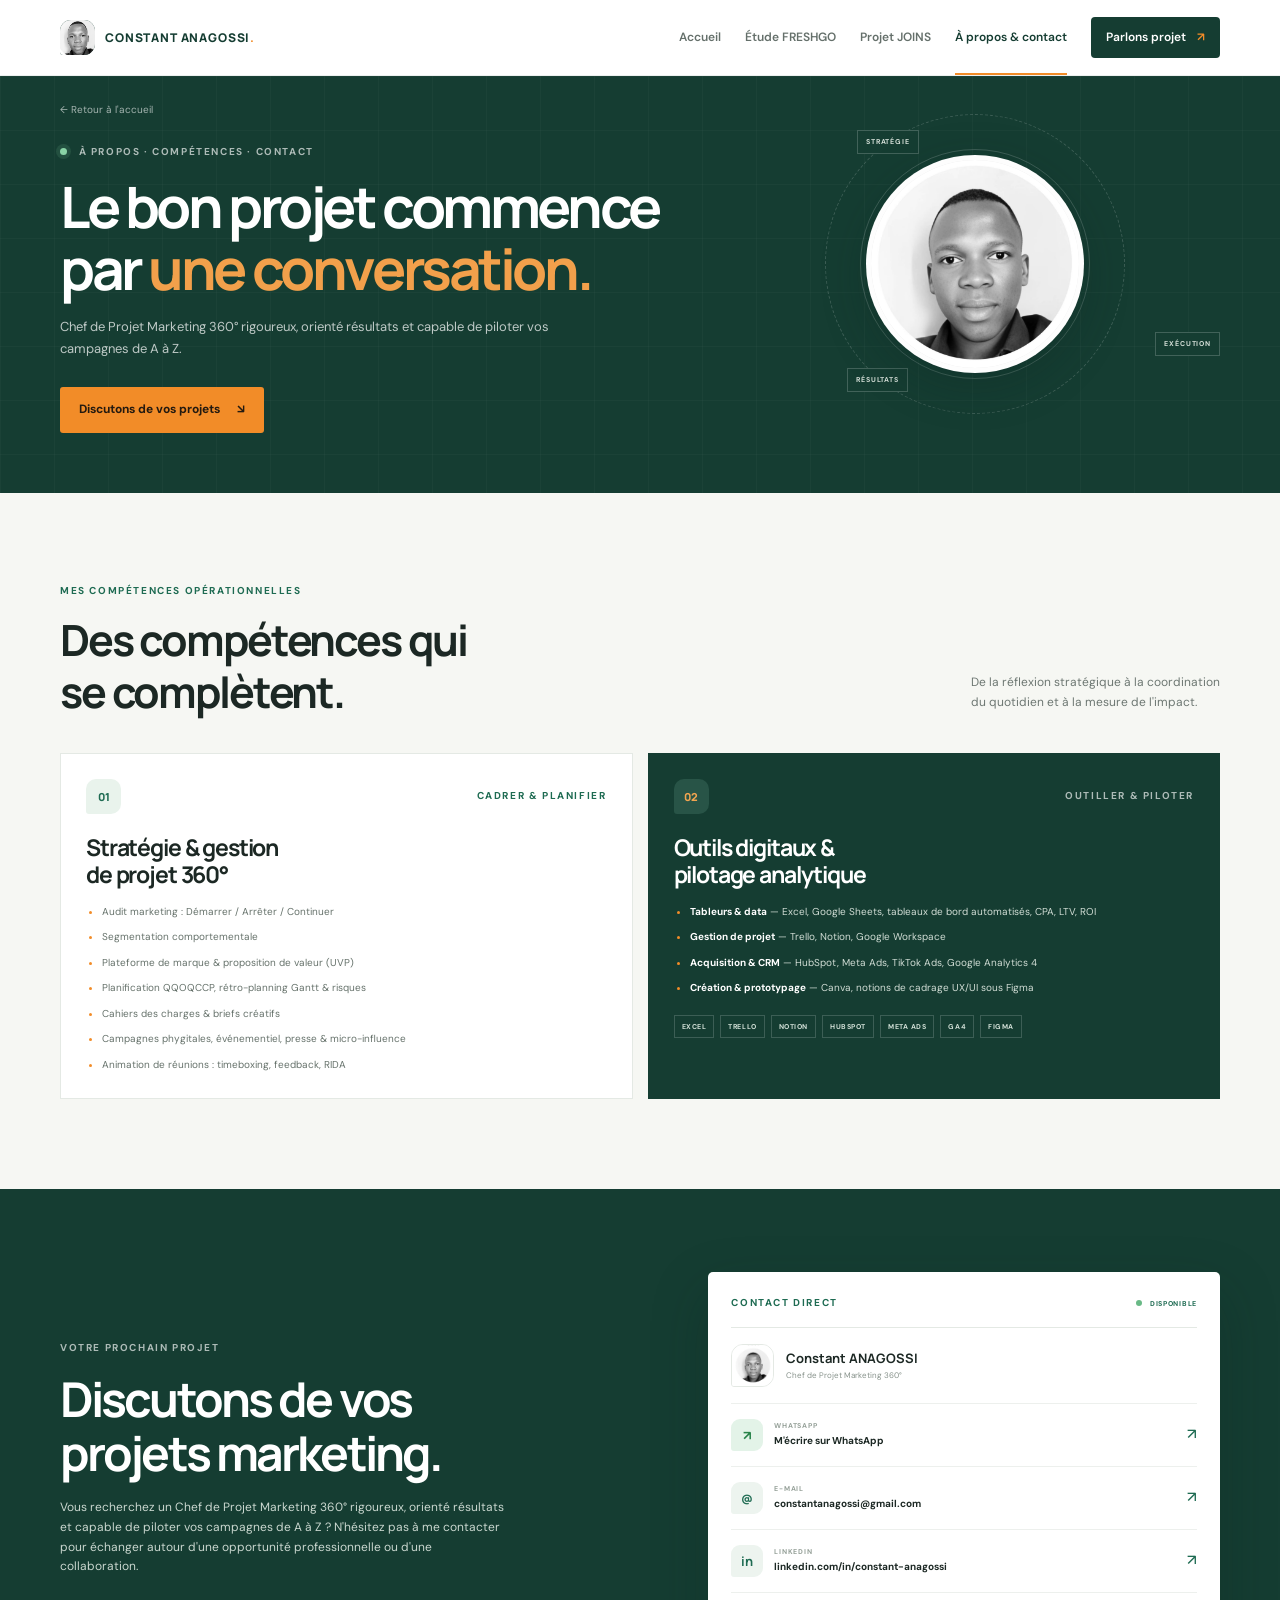
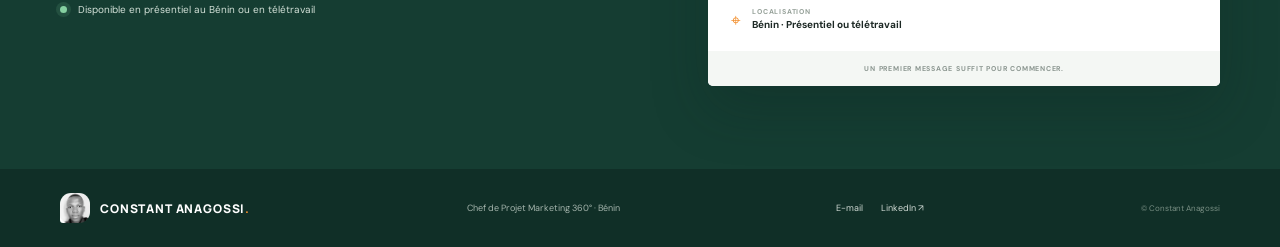
==== contact.html @ 3a3c23ef "Publish Constant Anagossi portfolio website" ====
<!doctype html>
<html lang="fr">
<head>
  <meta charset="utf-8">
  <meta name="viewport" content="width=device-width, initial-scale=1">
  <meta name="theme-color" content="#153d32">
  <meta name="description" content="Compétences, outils et coordonnées de Constant Anagossi, chef de projet marketing 360° au Bénin.">
  <title>Compétences & contact | Constant Anagossi</title>
  <link rel="preconnect" href="https://fonts.googleapis.com">
  <link rel="preconnect" href="https://fonts.gstatic.com" crossorigin>
  <link href="https://fonts.googleapis.com/css2?family=DM+Sans:wght@400;500;600;700&family=Manrope:wght@400;500;600;700;800&display=swap" rel="stylesheet">
  <link rel="stylesheet" href="styles.css">
  <script src="script.js" defer></script>
</head>
<body>
  <a class="skip-link" href="#contenu">Aller au contenu</a>
  <header class="site-header"><div class="container nav-wrap"><a class="brand" href="index.html"><span class="brand-mark"><img src="portrait-constant-anagossi.png" alt=""></span><span>CONSTANT ANAGOSSI<span class="brand-dot">.</span></span></a><button class="menu-toggle" type="button" aria-expanded="false" aria-controls="navigation">Menu</button><nav class="main-nav" id="navigation" aria-label="Navigation principale"><a href="index.html">Accueil</a><a href="freshgo.html">Étude FRESHGO</a><a href="joins.html">Projet JOINS</a><a class="active" href="contact.html" aria-current="page">À propos & contact</a><a class="nav-cta" href="#contact">Parlons projet <span>↗</span></a></nav></div></header>
  <main id="contenu">
    <section class="contact-hero"><div class="container contact-hero-grid"><div><a class="back-link" href="index.html">← Retour à l'accueil</a><p class="eyebrow eyebrow-light"><span class="status-dot"></span> À PROPOS · COMPÉTENCES · CONTACT</p><h1>Le bon projet commence<br>par <span>une conversation.</span></h1><p class="case-lead">Chef de Projet Marketing 360° rigoureux, orienté résultats et capable de piloter vos campagnes de A à Z.</p><a class="button button-orange" href="#contact">Discutons de vos projets <span>↘</span></a></div><div class="contact-hero-art"><div class="contact-portrait"><img src="portrait-constant-anagossi.png" alt="Portrait de Constant Anagossi"></div><div class="contact-orbit orbit-one"></div><div class="contact-orbit orbit-two"></div><span class="orbit-label orbit-a">STRATÉGIE</span><span class="orbit-label orbit-b">EXÉCUTION</span><span class="orbit-label orbit-c">RÉSULTATS</span></div></div></section>
    <section class="section skills-section"><div class="container"><div class="section-heading"><div><p class="eyebrow">MES COMPÉTENCES OPÉRATIONNELLES</p><h2>Des compétences qui<br>se complètent.</h2></div><p>De la réflexion stratégique à la coordination<br>du quotidien et à la mesure de l'impact.</p></div><div class="skills-grid"><article class="skill-card"><div class="skill-head"><span class="skill-symbol">01</span><span class="eyebrow">CADRER & PLANIFIER</span></div><h3>Stratégie & gestion<br>de projet 360°</h3><ul><li>Audit marketing : Démarrer / Arrêter / Continuer</li><li>Segmentation comportementale</li><li>Plateforme de marque & proposition de valeur (UVP)</li><li>Planification QQOQCCP, rétro-planning Gantt & risques</li><li>Cahiers des charges & briefs créatifs</li><li>Campagnes phygitales, événementiel, presse & micro-influence</li><li>Animation de réunions : timeboxing, feedback, RIDA</li></ul></article><article class="skill-card skill-card-dark"><div class="skill-head"><span class="skill-symbol">02</span><span class="eyebrow eyebrow-light">OUTILLER & PILOTER</span></div><h3>Outils digitaux &<br>pilotage analytique</h3><ul><li><b>Tableurs & data</b> — Excel, Google Sheets, tableaux de bord automatisés, CPA, LTV, ROI</li><li><b>Gestion de projet</b> — Trello, Notion, Google Workspace</li><li><b>Acquisition & CRM</b> — HubSpot, Meta Ads, TikTok Ads, Google Analytics 4</li><li><b>Création & prototypage</b> — Canva, notions de cadrage UX/UI sous Figma</li></ul><div class="tool-pills"><span>EXCEL</span><span>TRELLO</span><span>NOTION</span><span>HUBSPOT</span><span>META ADS</span><span>GA4</span><span>FIGMA</span></div></article></div></div></section>
    <section class="contact-section" id="contact"><div class="container contact-grid"><div class="contact-copy"><p class="eyebrow eyebrow-light">VOTRE PROCHAIN PROJET</p><h2>Discutons de vos<br>projets marketing.</h2><p>Vous recherchez un Chef de Projet Marketing 360° rigoureux, orienté résultats et capable de piloter vos campagnes de A à Z ? N'hésitez pas à me contacter pour échanger autour d'une opportunité professionnelle ou d'une collaboration.</p><div class="availability"><i></i> Disponible en présentiel au Bénin ou en télétravail</div></div><div class="contact-card"><div class="contact-card-heading"><span class="eyebrow">CONTACT DIRECT</span><span class="online-mark"><i></i> DISPONIBLE</span></div><div class="contact-name"><img class="contact-avatar" src="portrait-constant-anagossi.png" alt=""><div><strong>Constant ANAGOSSI</strong><span>Chef de Projet Marketing 360°</span></div></div><a class="contact-method whatsapp-method" href="https://wa.me/2290165157420" target="_blank" rel="noreferrer"><span class="method-icon">↗</span><span><small>WHATSAPP</small><strong>M'écrire sur WhatsApp</strong></span><b>↗</b></a><a class="contact-method" href="mailto:constantanagossi@gmail.com"><span class="method-icon">@</span><span><small>E-MAIL</small><strong>constantanagossi@gmail.com</strong></span><b>↗</b></a><a class="contact-method" href="https://www.linkedin.com/in/constant-anagossi" target="_blank" rel="noreferrer"><span class="method-icon">in</span><span><small>LINKEDIN</small><strong>linkedin.com/in/constant-anagossi</strong></span><b>↗</b></a><div class="contact-location"><span>⌖</span><div><small>LOCALISATION</small><strong>Bénin · Présentiel ou télétravail</strong></div></div><div class="contact-card-footer">UN PREMIER MESSAGE SUFFIT POUR COMMENCER.</div></div></div></section>
  </main>
  <footer class="site-footer"><div class="container footer-inner"><a class="brand brand-footer" href="index.html"><span class="brand-mark"><img src="portrait-constant-anagossi.png" alt=""></span><span>CONSTANT ANAGOSSI<span class="brand-dot">.</span></span></a><p>Chef de Projet Marketing 360° · Bénin</p><div class="footer-links"><a href="mailto:constantanagossi@gmail.com">E-mail</a><a href="https://www.linkedin.com/in/constant-anagossi" target="_blank" rel="noreferrer">LinkedIn ↗</a></div><span class="footer-copy">© Constant Anagossi</span></div></footer>
</body>
</html>
---- styles.css ----
:root {
  --green: #1e6b52;
  --green-dark: #153d32;
  --green-deep: #102f27;
  --orange: #f28c28;
  --ink: #1c2824;
  --muted: #6d7772;
  --paper: #f6f7f3;
  --line: #e4e9e4;
  --white: #fff;
  --heading: "Manrope", "DM Sans", sans-serif;
  --body: "DM Sans", Arial, sans-serif;
}

* { box-sizing: border-box; }
html { scroll-behavior: smooth; scroll-padding-top: 90px; }
body { margin: 0; color: var(--ink); background: var(--white); font-family: var(--body); font-size: 15px; line-height: 1.65; -webkit-font-smoothing: antialiased; }
a { color: inherit; text-decoration: none; }
button { font: inherit; }
.container { width: min(1160px, calc(100% - 48px)); margin-inline: auto; }
.skip-link { position: absolute; z-index: 20; top: -50px; left: 16px; padding: 10px 16px; background: white; color: var(--green-dark); }
.skip-link:focus { top: 10px; }
.site-header { position: sticky; z-index: 10; top: 0; height: 76px; background: rgba(255,255,255,.96); border-bottom: 1px solid rgba(22,61,50,.08); backdrop-filter: blur(14px); }
.nav-wrap, .main-nav, .brand { display: flex; align-items: center; }
.nav-wrap { height: 100%; justify-content: space-between; }
.brand { gap: 10px; color: var(--green-dark); font: 800 12px var(--heading); letter-spacing: .07em; white-space: nowrap; }
.brand-mark { display: block; width: 35px; height: 35px; overflow: hidden; flex: 0 0 35px; border-radius: 11px 11px 11px 3px; background: var(--green-dark); }
.brand-mark img { display: block; width: 100%; height: 100%; object-fit: cover; transform: scale(1.45); }
.brand-dot { color: var(--orange); }
.main-nav { height: 100%; gap: 24px; color: #65706b; font-size: 12px; font-weight: 600; }
.main-nav a:not(.nav-cta) { position: relative; display: flex; height: 100%; align-items: center; transition: color .2s ease; }
.main-nav a:not(.nav-cta):hover, .main-nav a.active { color: var(--green-dark); }
.main-nav a.active::after { position: absolute; right: 0; bottom: 0; left: 0; height: 2px; background: var(--orange); content: ""; }
.nav-cta { padding: 11px 15px; border-radius: 4px; background: var(--green-dark); color: white; }
.nav-cta span { padding-left: 8px; color: var(--orange); }
.menu-toggle { display: none; }
.hero { position: relative; overflow: hidden; color: white; background: var(--green-dark); }
.hero::before, .case-hero::before, .contact-hero::before { position: absolute; inset: 0; background-image: linear-gradient(rgba(255,255,255,.025) 1px, transparent 1px), linear-gradient(90deg, rgba(255,255,255,.025) 1px, transparent 1px); background-size: 54px 54px; content: ""; pointer-events: none; }
.hero-orb { position: absolute; border: 1px solid rgba(255,255,255,.07); border-radius: 50%; pointer-events: none; }
.hero-orb-one { top: -395px; right: -85px; width: 850px; height: 850px; }
.hero-orb-two { top: -290px; right: 18px; width: 640px; height: 640px; }
.hero-grid { position: relative; display: grid; min-height: 630px; grid-template-columns: minmax(0, 1.35fr) minmax(300px, .8fr); align-items: center; gap: 34px; padding-block: 74px 78px; }
.hero-copy { max-width: 555px; }
.eyebrow { margin: 0 0 15px; color: var(--green); font-size: 10px; font-weight: 700; letter-spacing: .16em; }
.eyebrow-light { color: rgba(255,255,255,.65); }
.status-dot, .availability i, .online-mark i { display: inline-block; width: 7px; height: 7px; margin-right: 8px; border-radius: 50%; background: #89d3a6; box-shadow: 0 0 0 4px rgba(137,211,166,.12); }
h1, h2, h3, h4, p { margin-top: 0; }
h1, h2, h3, h4 { font-family: var(--heading); }
.hero h1 { max-width: 720px; margin: 20px 0 19px; font-size: clamp(50px, 6.1vw, 76px); line-height: 1.03; letter-spacing: -.065em; }
.hero h1 span, .closing-inner h2 span { color: #f4a54d; }
.hero-lead { margin-bottom: 12px; color: white; font: 700 15px var(--heading); }
.hero-text { max-width: 470px; margin-bottom: 27px; color: rgba(255,255,255,.7); font-size: 14px; }
.button-row { display: flex; flex-wrap: wrap; gap: 11px; }
.button { display: inline-flex; min-height: 46px; align-items: center; justify-content: center; gap: 17px; padding: 0 18px; border: 1px solid transparent; border-radius: 3px; font-size: 12px; font-weight: 700; transition: transform .2s ease, background .2s ease; }
.button:hover { transform: translateY(-2px); }
.button-orange { background: var(--orange); color: #241a10; }
.button-orange:hover { background: #ffa43e; }
.button-ghost { border-color: rgba(255,255,255,.28); color: white; }
.button-ghost:hover { background: rgba(255,255,255,.08); }
.button-dark { background: var(--green-dark); color: white; }
.button-dark:hover { background: var(--green); }
.hero-proof { display: flex; align-items: center; gap: 10px; margin-top: 31px; color: rgba(255,255,255,.55); font-size: 10px; }
.proof-line { width: 28px; height: 1px; background: var(--orange); }
.hero-art { position: relative; min-height: 430px; display: grid; place-items: center; }
.hero-portrait { position: relative; width: min(100%, 370px); height: 410px; overflow: hidden; align-self: center; border: 1px solid rgba(255,255,255,.18); border-radius: 190px 190px 7px 7px; background: #e9e9e7; box-shadow: 0 25px 70px #081f193d; }
.hero-portrait::after { position: absolute; inset: 0; border: 1px solid rgba(255,255,255,.18); border-radius: inherit; content: ""; pointer-events: none; }
.hero-portrait img { display: block; width: 100%; height: 100%; object-fit: cover; object-position: center 43%; transform: scale(1.05); }
.portrait-caption { position: absolute; right: 12px; bottom: 12px; left: 12px; display: grid; gap: 2px; padding: 11px 13px; border: 1px solid #ffffffa6; background: #ffffffed; color: var(--green-dark); }
.portrait-caption span, .profile-stat > span { color: #728078; font-size: 7px; font-weight: 700; letter-spacing: .12em; }
.portrait-caption strong { font: 700 11px var(--heading); }
.profile-stat { position: absolute; z-index: 3; bottom: 54px; left: -38px; width: 210px; padding: 14px 16px 12px; border: 1px solid #e7ece8; border-radius: 4px; background: white; color: var(--ink); box-shadow: 0 14px 40px #071d1638; }
.profile-stat > div { display: flex; align-items: center; justify-content: space-between; margin-top: 4px; }
.profile-stat > div strong { color: var(--green); font: 800 32px/1 var(--heading); letter-spacing: -.06em; }
.profile-stat > div i { display: grid; width: 24px; height: 24px; place-items: center; border-radius: 50%; background: #e8f3eb; color: var(--green); font-size: 12px; font-style: normal; }
.profile-stat p { margin: 5px 0 0; color: #77827b; font-size: 8px; }
.dashboard-card { position: relative; z-index: 1; width: min(100%, 410px); padding: 23px 24px 18px; border: 1px solid rgba(255,255,255,.12); border-radius: 8px; background: #fdfefd; color: var(--ink); box-shadow: 0 32px 80px rgba(0,0,0,.24); transform: rotate(1deg); }
.dash-top, .dash-bottom { display: flex; align-items: center; justify-content: space-between; }
.dash-top > div { display: grid; gap: 5px; }
.dash-kicker, .metric-label { color: #84908a; font-size: 8px; font-weight: 700; letter-spacing: .11em; }
.dash-top strong { font: 700 15px var(--heading); }
.dash-icon { display: grid; width: 30px; height: 30px; place-items: center; border: 1px solid var(--line); border-radius: 50%; color: var(--green); }
.dash-chart { margin-top: 27px; padding: 12px 12px 6px; border-radius: 5px; background: #f5f8f5; }
.chart-labels, .chart-months { display: flex; justify-content: space-between; color: #a4ada8; font-size: 7px; }
.chart-bars { display: flex; height: 110px; align-items: end; gap: 13px; padding: 10px 2px 6px; border-bottom: 1px solid #e3e9e4; background: repeating-linear-gradient(to bottom, transparent 0, transparent 26px, #e8eee9 27px); }
.chart-bars i { flex: 1; height: var(--h); border-radius: 3px 3px 0 0; background: #b6d6c6; }
.chart-bars i:nth-child(3n), .chart-bars i:last-child { background: var(--green); }
.chart-months { padding-top: 6px; }
.dash-bottom { margin-top: 18px; }
.dash-bottom > div:first-child { display: grid; }
.dash-bottom strong { color: var(--green); font: 800 26px var(--heading); line-height: 1.2; }
.metric-change { color: var(--green); font-size: 10px; font-weight: 700; }
.metric-change span { color: #56a17d; }
.dash-note { display: flex; align-items: center; gap: 8px; margin-top: 17px; padding-top: 14px; border-top: 1px solid var(--line); color: #7f8983; font-size: 9px; }
.note-mark { display: grid; width: 17px; height: 17px; place-items: center; border-radius: 50%; background: #e4f2e9; color: var(--green); font-weight: 800; }
.floating-tag { position: absolute; z-index: 2; display: flex; align-items: center; gap: 8px; padding: 10px 13px; border: 1px solid rgba(255,255,255,.14); border-radius: 4px; background: #214e41; color: white; font-size: 8px; font-weight: 700; letter-spacing: .1em; box-shadow: 0 12px 32px #102f2750; }
.tag-top { top: 35px; right: -2px; }
.tag-bottom { right: -22px; bottom: 24px; left: auto; font-size: 8px; }
.tag-bottom strong { color: #f4a54d; }
.tag-bottom strong, .tag-spark { color: #f4a54d; }
.art-caption { position: absolute; right: 0; bottom: 7px; color: rgba(255,255,255,.38); font-size: 7px; letter-spacing: .12em; }
.hero-footer { position: absolute; right: 0; bottom: 0; left: 0; border-top: 1px solid rgba(255,255,255,.1); }
.hero-footer-inner { display: flex; min-height: 42px; align-items: center; justify-content: space-between; color: rgba(255,255,255,.47); font-size: 8px; font-weight: 700; letter-spacing: .12em; }
.hero-footer-inner i { display: inline-block; width: 4px; height: 4px; margin: 0 10px 2px; border-radius: 50%; background: var(--orange); }
.section { padding-block: 90px; }
.intro-grid { display: grid; grid-template-columns: 1fr 1fr; gap: 90px; align-items: start; }
.intro-grid h2, .section-heading h2 { margin: 0; font-size: clamp(31px, 3.5vw, 43px); line-height: 1.2; letter-spacing: -.05em; }
.intro-grid h2 span { color: var(--green); }
.intro-body { max-width: 500px; padding-top: 10px; color: var(--muted); font-size: 13px; }
.intro-body p { margin-bottom: 13px; }
.text-link { display: inline-flex; align-items: center; gap: 14px; margin-top: 8px; color: var(--green); font-size: 12px; font-weight: 700; }
.text-link span { font-size: 17px; transition: transform .2s ease; }
.text-link:hover span { transform: translateX(4px); }
.pillars-section { background: var(--paper); }
.section-heading { display: flex; align-items: end; justify-content: space-between; gap: 25px; margin-bottom: 35px; }
.section-heading > p { margin: 0 0 5px; color: var(--muted); font-size: 12px; }
.pillar-grid { display: grid; grid-template-columns: repeat(3, 1fr); gap: 15px; }
.pillar-card { position: relative; min-height: 290px; padding: 25px 24px; border: 1px solid #e8ece8; border-radius: 4px; background: white; }
.pillar-card-featured { border-color: var(--green-dark); background: var(--green-dark); color: white; }
.card-index { position: absolute; top: 25px; right: 25px; color: #b8c2bc; font: 700 11px var(--heading); }
.pillar-card-featured .card-index { color: rgba(255,255,255,.4); }
.pillar-icon { display: grid; width: 40px; height: 40px; place-items: center; margin-bottom: 20px; border-radius: 11px 11px 11px 3px; font-size: 23px; font-weight: 500; }
.icon-green { background: #e9f4ed; color: var(--green); }
.icon-orange { background: #fcebd8; color: #bc6819; }
.icon-dark { background: #e9edeb; color: var(--green-dark); }
.pillar-card h3 { margin-bottom: 12px; font-size: 21px; line-height: 1.22; letter-spacing: -.04em; }
.pillar-card p { margin-bottom: 18px; color: var(--muted); font-size: 11px; }
.pillar-card-featured p { color: rgba(255,255,255,.69); }
.card-rule { display: block; height: 1px; margin-bottom: 11px; background: var(--line); }
.pillar-card-featured .card-rule { background: rgba(255,255,255,.17); }
.card-foot { color: #9aa49e; font-size: 8px; font-weight: 700; letter-spacing: .14em; }
.pillar-card-featured .card-foot { color: #d3e2d9; }
.projects-section { padding-bottom: 100px; }
.project-grid { display: grid; grid-template-columns: 1fr 1fr; gap: 20px; }
.project-card { overflow: hidden; border: 1px solid var(--line); border-radius: 5px; background: white; }
.project-art { position: relative; min-height: 235px; overflow: hidden; }
.freshgo-art { background: #1e6b52; }
.freshgo-art::before { position: absolute; top: -105px; right: 65px; width: 320px; height: 320px; border: 1px solid #ffffff26; border-radius: 50%; content: ""; }
.freshgo-art::after { position: absolute; top: -65px; right: 105px; width: 240px; height: 240px; border: 1px solid #ffffff26; border-radius: 50%; content: ""; }
.freshgo-stamp { position: absolute; top: 42px; left: 45px; display: grid; width: 87px; height: 87px; place-content: center; border: 2px solid rgba(255,255,255,.82); border-radius: 50%; color: white; font: 800 46px/.72 var(--heading); text-align: center; transform: rotate(-12deg); }
.freshgo-stamp span { color: var(--orange); font-size: 25px; }
.freshgo-route { position: absolute; top: 80px; right: 50px; left: 170px; height: 70px; border-top: 2px dashed #ffffff71; transform: rotate(-13deg); }
.freshgo-route span, .freshgo-route i, .freshgo-route b { position: absolute; top: -5px; width: 9px; height: 9px; border: 2px solid white; border-radius: 50%; background: var(--green); }
.freshgo-route span { left: 0; }.freshgo-route i { top: 24px; left: 46%; width: 14px; height: 14px; border: 0; background: var(--orange); }.freshgo-route b { right: 0; background: white; }
.freshgo-art-label { position: absolute; right: 40px; bottom: 59px; color: white; font: 800 22px/1.1 var(--heading); letter-spacing: -.05em; text-align: right; }
.freshgo-art-foot, .joins-art-foot { position: absolute; right: 20px; bottom: 16px; left: 20px; display: flex; justify-content: space-between; color: #ffffff9b; font-size: 8px; font-weight: 700; letter-spacing: .13em; }
.joins-art { background: #eee8dd; }
.joins-grid-shape { position: absolute; top: 24px; right: 25px; bottom: 25px; left: 25px; display: grid; grid-template-columns: 1.2fr .8fr; grid-template-rows: 1fr 1fr; gap: 7px; }
.joins-grid-shape span { border: 1px solid #20352d24; background: #d1d8cc; }
.joins-grid-shape span:first-child { background: #e9a461; }
.joins-grid-shape span:nth-child(2) { background: #1e6b52; }
.joins-grid-shape span:nth-child(3) { background: #d6bb93; }
.joins-grid-shape span:last-child { background: #e7e4dc; }
.joins-overlay { position: absolute; top: 50%; left: 50%; display: flex; align-items: center; gap: 10px; padding: 12px 16px; background: white; color: var(--green-dark); font: 800 12px var(--heading); letter-spacing: .09em; box-shadow: 0 8px 26px #162b2425; transform: translate(-50%,-50%); }
.joins-overlay b { color: var(--orange); font-size: 20px; }
.joins-art-foot { color: #43564e; }
.project-body { padding: 22px 24px 24px; }
.project-meta { display: flex; align-items: center; justify-content: space-between; color: #a2aaa5; font-size: 8px; font-weight: 700; letter-spacing: .1em; }
.tag { padding: 5px 8px; border-radius: 2px; background: #ebf4ee; color: var(--green); }
.tag-orange { background: #fcf1e4; color: #a65d1c; }
.project-body h3 { margin: 17px 0 7px; font-size: 22px; letter-spacing: -.04em; }
.project-body > p { max-width: 450px; margin-bottom: 16px; color: var(--muted); font-size: 11px; }
.project-stats { display: grid; grid-template-columns: repeat(3, 1fr); margin: 16px 0 20px; padding-block: 14px; border-block: 1px solid var(--line); }
.project-stats div { display: grid; gap: 2px; border-right: 1px solid var(--line); }
.project-stats div:last-child { padding-left: 15px; border: 0; }
.project-stats div:nth-child(2) { padding-left: 15px; }
.project-stats strong { font: 800 14px var(--heading); }
.project-stats span { color: #909b95; font-size: 8px; }
.project-body .button { min-height: 39px; font-size: 10px; }
.closing-band { padding-block: 49px; background: var(--green-dark); color: white; }
.closing-inner { display: flex; align-items: center; justify-content: space-between; gap: 25px; }
.closing-inner .eyebrow { margin-bottom: 11px; }
.closing-inner h2 { margin: 0; font-size: clamp(27px, 3.5vw, 39px); line-height: 1.22; letter-spacing: -.05em; }
.site-footer { padding-block: 24px; background: #102f27; color: white; }
.footer-inner { display: flex; align-items: center; justify-content: space-between; gap: 20px; }
.brand-footer { color: white; font-size: 12px; }
.brand-footer .brand-mark { width: 30px; height: 30px; flex-basis: 30px; }
.footer-inner > p { margin: 0; color: #a4b4ac; font-size: 9px; }
.footer-links { display: flex; gap: 18px; color: #d0dad4; font-size: 9px; }
.footer-copy { color: #788e83; font-size: 8px; }

/* Project case studies */
.case-hero, .contact-hero { position: relative; overflow: hidden; background: var(--green-dark); color: white; }
.case-hero .container, .contact-hero .container { position: relative; z-index: 1; }
.case-hero .container { padding-top: 22px; padding-bottom: 55px; }
.back-link { display: inline-block; margin-bottom: 33px; color: rgba(255,255,255,.61); font-size: 10px; }
.back-link:hover { color: white; }
.case-hero-grid { display: grid; grid-template-columns: 1.15fr .85fr; align-items: center; gap: 70px; }
.case-hero h1, .contact-hero h1 { margin: 17px 0; font-size: clamp(40px, 5vw, 57px); line-height: 1.08; letter-spacing: -.06em; }
.case-hero h1 span { color: #f2a04b; }
.case-lead { max-width: 555px; margin-bottom: 19px; color: rgba(255,255,255,.72); font-size: 13px; }
.case-tags { display: flex; flex-wrap: wrap; gap: 8px; }
.case-tags span { padding: 6px 9px; border: 1px solid #ffffff2b; color: #d2e0d8; font-size: 8px; font-weight: 700; letter-spacing: .1em; }
.case-cover, .joins-cover { position: relative; min-height: 320px; overflow: hidden; padding: 20px; background: #235b48; }
.case-cover::before { position: absolute; top: -90px; right: -50px; width: 330px; height: 330px; border: 1px solid #ffffff26; border-radius: 50%; content: ""; }
.case-cover::after { position: absolute; top: -45px; right: -5px; width: 240px; height: 240px; border: 1px solid #ffffff26; border-radius: 50%; content: ""; }
.cover-top, .cover-bottom { position: relative; z-index: 1; display: flex; align-items: center; justify-content: space-between; color: #ffffff9b; font-size: 8px; font-weight: 700; letter-spacing: .13em; }
.cover-circle { position: absolute; top: 71px; left: 54px; display: grid; width: 136px; height: 136px; place-items: center; border: 2px solid #ffffffa6; border-radius: 50%; color: white; font: 800 86px/.9 var(--heading); transform: rotate(-10deg); }
.cover-circle i { position: absolute; top: 0; right: 6px; display: grid; width: 31px; height: 31px; place-items: center; border-radius: 50%; background: var(--orange); color: var(--green-dark); font: 500 22px var(--body); }
.cover-route { position: absolute; top: 133px; right: 28px; left: 175px; display: flex; align-items: center; gap: 8px; color: #e7f0e9; font-size: 7px; font-weight: 700; letter-spacing: .1em; }
.cover-route b { flex: 1; border-top: 1px dashed #ffffff9a; }
.cover-bottom { position: absolute; right: 20px; bottom: 20px; left: 20px; align-items: end; }
.cover-bottom strong { color: white; font: 800 17px/1.25 var(--heading); letter-spacing: -.04em; }
.case-facts { position: relative; z-index: 2; background: white; box-shadow: 0 12px 28px #122d2410; }
.facts-grid { display: grid; grid-template-columns: repeat(4, 1fr); }
.facts-grid > div { display: grid; gap: 5px; padding: 21px 20px; border-right: 1px solid var(--line); }
.facts-grid > div:first-child { padding-left: 0; }
.facts-grid > div:last-child { border: 0; }
.facts-grid span { color: #8d9992; font-size: 8px; font-weight: 700; letter-spacing: .13em; }
.facts-grid strong { font: 700 12px var(--heading); }
.facts-grid small { color: #9ba49f; font-size: 9px; }
.case-section { padding-block: 70px 95px; background: #fbfcfa; }
.case-layout { display: grid; grid-template-columns: 190px minmax(0, 1fr); gap: 65px; }
.case-aside { position: sticky; top: 105px; align-self: start; display: grid; gap: 14px; }
.case-aside .eyebrow { margin-bottom: 6px; }
.case-aside a { display: flex; gap: 12px; color: #98a29c; font-size: 9px; font-weight: 700; }
.case-aside a span { color: #596760; font-weight: 500; }
.case-aside a:hover { color: var(--orange); }
.case-content { min-width: 0; }
.case-block { margin-bottom: 78px; scroll-margin-top: 110px; }
.block-heading { display: flex; gap: 16px; margin-bottom: 22px; }
.block-number { display: grid; width: 35px; height: 35px; flex: 0 0 35px; place-items: center; border: 1px solid #dfe8e1; border-radius: 50%; color: var(--green); font: 700 11px var(--heading); }
.block-heading .eyebrow { margin: 0 0 4px; font-size: 8px; }
.block-heading h2 { margin: 0; font-size: clamp(22px, 3vw, 30px); line-height: 1.23; letter-spacing: -.05em; }
.body-large { max-width: 690px; margin: 0 0 25px; color: #65716a; font-size: 13px; }
.comparison-card, .budget-visual, .spec-board { padding: 23px; border: 1px solid var(--line); border-radius: 5px; background: white; }
.comparison-head, .budget-header, .spec-header { display: flex; justify-content: space-between; gap: 20px; align-items: start; margin-bottom: 17px; }
.comparison-head .eyebrow, .budget-header .eyebrow, .spec-header .eyebrow { margin-bottom: 4px; font-size: 8px; }
.comparison-head h3, .budget-header h3, .spec-header h3 { margin: 0; font-size: 16px; letter-spacing: -.03em; }
.chart-key { display: flex; align-items: center; gap: 6px; color: #8c9690; font-size: 8px; }
.chart-key i, .budget-dot { width: 7px; height: 7px; border-radius: 50%; }
.key-green { margin-left: 4px; background: var(--green); }.key-orange { margin-left: 5px; background: var(--orange); }
.compare-row { display: grid; grid-template-columns: 1fr 1.1fr; align-items: center; gap: 20px; padding: 15px 0; border-top: 1px solid #edf0ed; }
.compare-label { display: grid; gap: 2px; }
.compare-label strong { font-size: 10px; }.compare-label span { color: #98a29b; font-size: 8px; }
.compare-bars { display: grid; gap: 7px; }
.bar-row { display: grid; grid-template-columns: 47px 1fr; align-items: center; gap: 7px; color: #87918b; font-size: 7px; }
.bar-row > i { height: 7px; overflow: hidden; border-radius: 8px; background: #eff2ef; }
.bar-row > i > b { display: block; height: 100%; border-radius: inherit; background: var(--green); }
.bar-row > i > b.bar-orange { background: var(--orange); }
.metric-strip { display: flex; align-items: center; gap: 10px; }
.metric-strip > strong { color: #d66f19; font: 800 23px var(--heading); }
.metric-strip span { color: #87918b; font-size: 8px; line-height: 1.4; }
.metric-strip span b { color: #596760; }
.decision-callout { display: flex; gap: 13px; align-items: start; margin-top: 13px; padding: 15px; border-left: 3px solid var(--orange); background: #fff7ee; }
.decision-icon { display: grid; width: 21px; height: 21px; flex: 0 0 21px; place-items: center; border-radius: 50%; background: var(--orange); color: white; font-weight: 800; }
.decision-callout p { margin: 0; color: #74583d; font-size: 10px; }.decision-callout strong { color: #3b3024; }
.business-note { display: flex; gap: 10px; margin-top: 13px; color: #7c8881; font-size: 9px; }
.note-icon { display: grid; width: 17px; height: 17px; flex: 0 0 17px; place-items: center; border-radius: 50%; background: #eaf1ec; color: var(--green); font-weight: 700; }
.insight-grid { display: grid; grid-template-columns: repeat(4, 1fr); gap: 9px; }
.insight-card { min-height: 138px; padding: 14px 12px; border: 1px solid var(--line); background: white; }
.insight-card-warning { border-top: 2px solid var(--orange); }
.insight-number { color: var(--green); font: 800 28px var(--heading); letter-spacing: -.06em; }
.insight-warning .insight-number { color: #ce7627; }
.insight-card p { min-height: 31px; margin: 3px 0; font-size: 9px; font-weight: 700; line-height: 1.4; }
.insight-card small { color: #9aa49e; font-size: 7px; }
.subhead { display: flex; align-items: center; justify-content: space-between; gap: 15px; margin: 26px 0 13px; }
.subhead h3 { margin: 0; font-size: 15px; letter-spacing: -.03em; }.subhead > span { color: #98a29c; font-size: 7px; font-weight: 700; letter-spacing: .12em; }
.start-stop-grid { display: grid; grid-template-columns: repeat(3,1fr); gap: 8px; }
.start-stop-grid article { position: relative; min-height: 130px; padding: 17px; border: 1px solid var(--line); background: white; }
.matrix-mark { display: grid; width: 23px; height: 23px; place-items: center; border-radius: 50%; font-weight: 700; }
.mark-start { background: #e8f3eb; color: var(--green); }.mark-stop { background: #fff0e3; color: #d67d2b; }.mark-continue { background: #edf0ed; color: #596760; }
.start-stop-grid h4 { margin: 10px 0 5px; font-size: 9px; letter-spacing: .1em; }.start-stop-grid p { margin: 0; color: var(--muted); font-size: 8px; }
.segment-wrap { margin-top: 26px; }
.segment-list { padding: 3px 15px; border: 1px solid var(--line); background: white; }
.segment-list > div { display: grid; grid-template-columns: 30px 1fr 1fr 35px; align-items: center; gap: 12px; min-height: 42px; border-bottom: 1px solid #eff2ef; }
.segment-list > div:last-child { border: 0; }.segment-list > div > span { color: #a1aaa5; font-size: 8px; }
.segment-list strong { font-size: 9px; }.segment-list strong:last-child { text-align: right; }
.segment-list i { height: 5px; border-radius: 8px; background: #edf1ed; }.segment-list i b { display: block; height: 100%; border-radius: inherit; background: var(--green); }
.segment-list > div:nth-child(2) i b { background: #75a88d; }.segment-list > div:nth-child(3) i b { background: var(--orange); }.segment-list > div:nth-child(4) i b { background: #c1cfc4; }
.brand-platform { display: grid; grid-template-columns: 1.1fr .9fr; gap: 25px; margin-top: 20px; padding: 24px; border-radius: 5px; background: var(--green-dark); color: white; }
.brand-platform .eyebrow { margin-bottom: 9px; }.brand-platform h3 { margin: 0 0 14px; font-size: 21px; line-height: 1.28; letter-spacing: -.04em; }
.uvp { padding: 10px 12px; border-left: 2px solid var(--orange); background: #ffffff0d; color: #f3c48e; font-size: 10px; font-weight: 600; }
.brand-values { display: grid; gap: 9px; }.brand-values > div { padding-bottom: 8px; border-bottom: 1px solid #ffffff20; }.brand-values > div:last-child { border: 0; }
.brand-values span { color: #a6c1b2; font-size: 7px; font-weight: 700; letter-spacing: .14em; }.brand-values p { margin: 2px 0 0; color: #ecf1ed; font-size: 8px; }
.budget-total { display: grid; gap: 2px; text-align: right; }.budget-total span { color: #8f9a93; font-size: 7px; font-weight: 700; letter-spacing: .1em; }.budget-total strong { color: var(--green); font: 800 17px var(--heading); }.budget-total small { font-size: 9px; }
.budget-row { margin-top: 16px; }.budget-row-info { display: grid; grid-template-columns: 10px minmax(120px,1fr) minmax(150px,1.3fr) auto; align-items: center; gap: 8px; }
.budget-row-info strong { font-size: 9px; }.budget-row-info > span:nth-of-type(2) { color: #98a29c; font-size: 8px; }.budget-row-info > b { font-size: 8px; }
.dot-green { background: var(--green); }.dot-orange { background: var(--orange); }.dot-dark { background: var(--green-dark); }.dot-light { background: #b8c5bd; }
.budget-track { display: block; height: 6px; margin: 6px 0 0 18px; overflow: hidden; border-radius: 9px; background: #eef1ed; }.budget-track b { display: block; height: 100%; border-radius: inherit; background: var(--green); }.budget-track b.orange-fill { background: var(--orange); }.budget-track b.dark-fill { background: var(--green-dark); }.budget-track b.light-fill { background: #b8c5bd; }
.timeline { margin-top: 24px; padding-top: 16px; border-top: 1px solid var(--line); }.timeline-label { margin-bottom: 9px; color: #8f9993; font-size: 7px; font-weight: 700; letter-spacing: .13em; }.timeline-months { display: grid; grid-template-columns: repeat(7,1fr); color: #96a19a; font-size: 7px; text-align: center; }
.timeline-track { display: grid; grid-template-columns: repeat(7,1fr); gap: 3px; margin-top: 6px; }.timeline-track i { height: 7px; background: #e9efea; }.timeline-track i:nth-child(1) { grid-column: 1/4; background: #8bb69c; }.timeline-track i:nth-child(2) { grid-column: 3/7; margin-left: -3px; background: var(--orange); }.timeline-track i:nth-child(3) { grid-column: 4/8; margin-left: -3px; background: var(--green-dark); }
.timeline-legend { display: flex; flex-wrap: wrap; gap: 14px; margin-top: 11px; color: #87928b; font-size: 7px; }.timeline-legend span { display: flex; align-items: center; gap: 5px; }.timeline-legend i { width: 6px; height: 6px; border-radius: 50%; }.legend-a { background: #8bb69c; }.legend-b { background: var(--orange); }.legend-c { background: var(--green-dark); }
.visual-caption { margin: 14px 0 0; color: #a0aaa4; font-size: 7px; font-style: italic; }
.axis-cards { display: grid; grid-template-columns: repeat(3,1fr); gap: 8px; margin-top: 12px; }.axis-cards article { padding: 14px; border: 1px solid var(--line); background: white; }.axis-cards article > span { color: var(--green); font-size: 7px; font-weight: 700; letter-spacing: .08em; }.axis-cards h3 { margin: 7px 0; font-size: 12px; }.axis-cards p { margin: 0; color: var(--muted); font-size: 8px; }
.creative-brief { display: grid; grid-template-columns: .72fr 1.28fr; overflow: hidden; border-radius: 5px; background: var(--green-dark); color: white; }.brief-side { position: relative; display: flex; flex-direction: column; justify-content: space-between; min-height: 250px; overflow: hidden; padding: 20px; background: var(--green); }.brief-side::after { position: absolute; right: -70px; bottom: -100px; width: 200px; height: 200px; border: 1px solid #ffffff38; border-radius: 50%; content: ""; }.brief-label, .brief-top { color: #ffffff9d; font-size: 7px; font-weight: 700; letter-spacing: .12em; }.brief-side > strong { font: 800 57px/.9 var(--heading); letter-spacing: -.07em; }.brief-side > span:nth-of-type(2) { max-width: 180px; color: #e1eee5; font-size: 9px; }.swatches { display: flex; align-items: center; gap: 7px; }.swatches i { width: 17px; height: 17px; border: 1px solid #ffffff75; border-radius: 50%; background: #1e6b52; }.swatches i:nth-child(2) { background: #f28c28; }.swatches span { color: #ffffffbd; font-size: 7px; line-height: 1.4; }
.brief-main { padding: 21px 23px; }.brief-top { display: flex; justify-content: space-between; gap: 9px; }.brief-main h3 { margin: 20px 0 12px; font-size: 21px; line-height: 1.2; letter-spacing: -.04em; }.format-tags { display: flex; gap: 6px; }.format-tags span { padding: 4px 7px; border: 1px solid #ffffff37; color: #d2e1d8; font-size: 7px; }.brief-main ul { display: grid; gap: 5px; margin: 13px 0 0; padding-left: 14px; color: #d2ddd6; font-size: 8px; }.brief-main li::marker { color: var(--orange); }
.kanban-mini { margin-top: 19px; padding: 17px; border: 1px solid var(--line); background: white; }.kanban-head, .kanban-top { display: flex; align-items: start; justify-content: space-between; gap: 15px; margin-bottom: 13px; }.kanban-head h3, .kanban-top h3 { margin: 0; font-size: 14px; }.kanban-head > span { color: #99a39d; font-size: 7px; font-weight: 700; letter-spacing: .1em; }
.kanban-columns { display: grid; grid-template-columns: repeat(4,1fr); gap: 7px; }.kanban-columns > div { display: grid; align-content: start; gap: 6px; min-height: 118px; padding: 8px; background: #f4f6f3; }.kanban-columns > div > span { display: flex; justify-content: space-between; margin-bottom: 3px; color: #738078; font-size: 7px; font-weight: 700; }.kanban-columns > div > span b { color: #a0aaa4; }
.kanban-columns > div > i { position: relative; display: grid; gap: 4px; padding: 8px; border: 1px solid #e7ebe7; border-radius: 3px; background: white; font-style: normal; }.kanban-columns > div > i b { font-size: 7px; }.kanban-columns > div > i small { color: #9ca69f; font-size: 6px; }.kanban-columns > div > i::after { position: absolute; right: 8px; bottom: 8px; width: 6px; height: 6px; border-radius: 50%; background: var(--orange); content: ""; }
.activation-loop { position: relative; display: grid; grid-template-columns: 1fr 155px 1fr; grid-template-rows: 1fr 1fr; align-items: center; gap: 14px 20px; min-height: 330px; padding: 20px; border: 1px solid var(--line); background: white; }
.loop-center { z-index: 1; grid-area: 1/2/3/3; display: grid; width: 136px; height: 136px; place-content: center; justify-self: center; border: 1px solid #b9d1c1; border-radius: 50%; background: #eef5ef; color: var(--green-dark); text-align: center; box-shadow: 0 0 0 12px white,0 0 0 13px #dce8df; }.loop-center span,.loop-center small { color: var(--green); font-size: 7px; font-weight: 700; letter-spacing: .12em; }.loop-center strong { font: 800 28px/.82 var(--heading); letter-spacing: -.07em; }.loop-center small { margin-top: 8px; color: #87968d; font-size: 6px; }
.loop-step { position: relative; z-index: 1; max-width: 230px; padding: 14px; border: 1px solid var(--line); background: white; }.loop-one { grid-area: 1/1; justify-self: end; }.loop-two { grid-area: 1/3; justify-self: start; }.loop-three { grid-area: 2/2; justify-self: center; margin-top: 5px; }
.loop-step > span { color: var(--green); font-size: 7px; font-weight: 700; letter-spacing: .12em; }.loop-step h3 { margin: 5px 0; font-size: 14px; }.loop-step p { margin: 0; color: var(--muted); font-size: 8px; }
.loop-link { position: absolute; z-index: 2; padding: 3px 6px; background: white; color: #839087; font-size: 6px; font-weight: 700; letter-spacing: .09em; }.link-a { top: 49%; left: 37%; }.link-b { top: 49%; right: 37%; }.link-c { bottom: 9%; left: 49%; }
.qr-bridge { display: grid; grid-template-columns: 50px 1fr 25px; align-items: center; gap: 15px; margin-top: 13px; padding: 16px; border: 1px solid var(--line); background: #f1f5f1; }.qr-pattern { display: grid; width: 45px; height: 45px; grid-template-columns: repeat(3,1fr); gap: 3px; padding: 4px; border: 1px solid #ccd7cf; background: white; }.qr-pattern i { background: var(--green-dark); }.qr-pattern i:nth-child(2),.qr-pattern i:nth-child(6) { background: white; }.qr-pattern i:nth-child(4) { background: var(--orange); }.qr-bridge .eyebrow { margin-bottom: 3px; font-size: 7px; }.qr-bridge h3 { margin: 0 0 3px; font-size: 13px; }.qr-bridge p { margin: 0; color: var(--muted); font-size: 8px; }.qr-arrow { color: var(--green); font-size: 19px; }
.results-board { padding: 20px; border-radius: 5px; background: var(--green-dark); color: white; }.results-header { display: flex; align-items: start; justify-content: space-between; margin-bottom: 12px; }.results-header .eyebrow { margin-bottom: 2px; }.results-header h3 { margin: 0; font-size: 17px; }.period-chip { padding: 5px 8px; border: 1px solid #ffffff35; color: #d5e0d8; font-size: 7px; font-weight: 700; letter-spacing: .1em; }
.result-row { display: grid; grid-template-columns: minmax(130px,1.15fr) minmax(75px,1fr) 43px 100px; align-items: center; gap: 10px; padding: 12px 0; border-top: 1px solid #ffffff20; }.result-row > div:first-child { display: grid; gap: 1px; }.result-row > div:first-child strong { font-size: 9px; }.result-row > div:first-child span { color: #afc0b5; font-size: 7px; }.result-row > b { text-align: right; font: 800 13px var(--heading); }.result-row > em { font-size: 6px; font-style: normal; font-weight: 700; letter-spacing: .07em; }.result-good { color: #8ed3a8; }.result-alert { color: #f3aa63; }
.result-meter { height: 5px; overflow: hidden; border-radius: 7px; background: #ffffff20; }.result-meter i { display: block; height: 100%; border-radius: inherit; background: #8ed3a8; }.result-meter.meter-alert i { background: #f3aa63; }.roi-footnote { margin: 7px 0 0; color: #aabdb1; font-size: 7px; }
.corrections { margin-top: 23px; }.corrections .subhead { margin-top: 0; }.corrections article { display: grid; grid-template-columns: 26px 1fr auto; align-items: center; gap: 10px; padding: 13px 0; border-top: 1px solid var(--line); }.corrections article > span { color: var(--orange); font: 700 10px var(--heading); }.corrections h4 { margin: 0 0 2px; font-size: 10px; }.corrections p { margin: 0; color: var(--muted); font-size: 8px; }.corrections article > b { color: var(--green); font: 800 10px var(--heading); }
.data-note { margin: 18px 0 0; color: #a0aaa4; font-size: 8px; font-style: italic; }.case-next { padding: 18px; border: 1px solid var(--line); background: white; }.case-next a { display: grid; gap: 5px; }.case-next span { color: #99a49d; font-size: 7px; font-weight: 700; letter-spacing: .13em; }.case-next strong { display: flex; align-items: center; justify-content: space-between; font: 700 15px var(--heading); }.case-next i { color: var(--green); font-style: normal; }

/* GROUPE JOINS case study */
.joins-case-hero { background: #273f35; }.joins-cover { min-height: 320px; padding: 20px; background: #e8e4da; color: var(--green-dark); }.joins-cover::before { position: absolute; top: -110px; right: -70px; width: 330px; height: 330px; border: 1px solid #1e6b5230; border-radius: 50%; content: ""; }.joins-cover .cover-top { color: #738078; }.joins-cover-grid { position: absolute; inset: 65px 24px 57px; display: grid; grid-template-columns: 1.1fr .9fr; grid-template-rows: 1fr 1fr; gap: 7px; transform: rotate(-4deg); }.cover-block { display: grid; align-content: center; padding: 14px; font: 800 20px/1.05 var(--heading); letter-spacing: -.06em; }.cover-block-one { background: var(--orange); color: var(--green-dark); }.cover-block-two { background: var(--green); color: white; }.cover-block-three { background: #d3b88f; color: var(--green-dark); }.cover-block-four { background: #f8f7f2; color: var(--green-dark); }.joins-cover .cover-bottom { color: #66746b; }.joins-cover .cover-bottom strong { color: var(--green-dark); font-size: 15px; }
.joins-facts > div:first-child { padding-left: 0; }.joins-facts strong { font-size: 11px; }
.joins-diagnosis { display: grid; grid-template-columns: 1fr 1fr; gap: 11px; }.joins-diagnosis article { display: flex; align-items: center; gap: 15px; min-height: 130px; padding: 17px; border: 1px solid var(--line); background: white; }.problem-icon { display: grid; width: 65px; height: 65px; flex: 0 0 65px; place-content: center; border-radius: 50%; background: #edf4ef; color: var(--green); font: 800 26px var(--heading); }.problem-icon span { font-size: 11px; }.problem-money { background: #fcf0e3; color: #c9782c; font-size: 22px; }.joins-diagnosis .eyebrow { margin-bottom: 3px; font-size: 7px; }.joins-diagnosis h3 { margin: 0 0 4px; font-size: 13px; }.joins-diagnosis p { margin: 0; color: var(--muted); font-size: 8px; }
.coach-card { position: relative; display: grid; grid-template-columns: 50px 1fr 120px; align-items: center; gap: 12px; overflow: hidden; padding: 25px; background: var(--green-dark); color: white; }.coach-card::after { position: absolute; top: -120px; right: 10px; width: 290px; height: 290px; border: 1px solid #ffffff1c; border-radius: 50%; content: ""; }.coach-quote { align-self: start; color: var(--orange); font: 800 66px/.8 Georgia,serif; }.coach-card .eyebrow { margin-bottom: 7px; }.coach-card h3 { margin: 0 0 7px; font-size: 22px; line-height: 1.18; letter-spacing: -.05em; }.coach-card p { max-width: 380px; margin: 0; color: #d0ddd5; font-size: 9px; }.coach-stamp { z-index: 1; display: grid; width: 95px; height: 95px; place-content: center; border: 1px solid #ffffff66; border-radius: 50%; color: #e8eee9; font-size: 7px; font-weight: 700; letter-spacing: .1em; text-align: center; transform: rotate(8deg); }.coach-stamp b { color: var(--orange); font-size: 22px; }
.journey { display: flex; align-items: center; justify-content: space-between; gap: 10px; margin-top: 12px; padding: 14px 17px; border: 1px solid var(--line); background: white; }.journey-step { display: flex; align-items: center; gap: 9px; }.journey-step > span { color: var(--orange); font: 800 15px var(--heading); }.journey-step b { font: 700 9px/1.4 var(--heading); }.journey > i { color: #a2ada5; font-style: normal; }
.tech-stack { display: grid; grid-template-columns: repeat(4,1fr); gap: 8px; }.tech-stack > div { display: grid; min-height: 128px; align-content: space-between; padding: 13px; border: 1px solid var(--line); background: white; }.tech-stack > div > span { color: #98a39c; font-size: 7px; font-weight: 700; letter-spacing: .1em; }.tech-stack strong { font: 800 16px/1.15 var(--heading); letter-spacing: -.04em; }.tech-stack strong i { color: var(--orange); font-style: normal; }.tech-stack small { color: #89948d; font-size: 8px; }
.spec-board { margin-top: 12px; }.spec-badge { padding: 6px 9px; background: #edf4ef; color: var(--green); font-size: 8px; font-weight: 700; letter-spacing: .1em; }.spec-grid { display: grid; grid-template-columns: repeat(3,1fr); gap: 8px; }.spec-grid > div { min-height: 120px; padding: 12px; border: 1px solid #edf0ed; }.spec-grid > div > span { display: block; margin-bottom: 7px; color: #8c9890; font-size: 7px; font-weight: 700; letter-spacing: .1em; }.spec-grid strong { display: block; font: 800 18px var(--heading); letter-spacing: -.04em; }.spec-grid small { color: #8c9690; font-size: 7px; }.spec-bar { height: 5px; margin-top: 13px; overflow: hidden; border-radius: 5px; background: #edf1ed; }.spec-bar i { display: block; height: 100%; border-radius: inherit; background: var(--green); }.device-pair { display: flex; align-items: end; gap: 6px; margin-top: 8px; }.device-pair i { width: 14px; height: 22px; border: 1px solid var(--green); border-radius: 2px; }.device-pair i:first-child { width: 28px; height: 17px; }.revision-dots { display: flex; gap: 5px; margin-top: 10px; }.revision-dots i { width: 14px; height: 14px; border: 1px solid var(--orange); border-radius: 50%; }.rights-bar { margin-top: 10px; padding: 3px; background: #edf4ef; color: var(--green); font-size: 6px; font-weight: 700; letter-spacing: .08em; text-align: center; }.file-chip { display: flex; justify-content: space-between; margin-top: 8px; padding: 5px 7px; background: #eff2ef; color: #6f7d74; font-size: 6px; font-weight: 700; }
.joins-kanban { padding: 17px; border: 1px solid var(--line); background: white; }.joins-kanban .kanban-columns > div { min-height: 145px; }.label-legend { display: flex; gap: 9px; color: #89948d; font-size: 7px; }.label-legend span { display: flex; align-items: center; gap: 4px; }.label-legend i { width: 6px; height: 6px; border-radius: 50%; }.urgency { background: var(--orange); }.web { background: var(--green); }.content { background: #9d8bbd; }.kanban-columns .label-orange, .kanban-columns .label-green, .kanban-columns .label-purple { position: absolute; top: 8px; right: 8px; width: 5px; height: 5px; border-radius: 50%; }.kanban-columns .label-orange { background: var(--orange); }.kanban-columns .label-green { background: var(--green); }.kanban-columns .label-purple { background: #9d8bbd; }.kanban-foot { display: flex; justify-content: space-between; gap: 8px; margin-top: 12px; padding-top: 10px; border-top: 1px solid var(--line); color: #8d9992; font-size: 6px; font-weight: 700; letter-spacing: .08em; }
.rida-panel { padding: 20px; background: var(--green-dark); color: white; }.rida-header { display: flex; justify-content: space-between; align-items: start; }.rida-header .eyebrow { margin: 0; }.meeting-timer { display: grid; color: #f3ac64; font: 800 22px var(--heading); text-align: right; }.meeting-timer small { color: #a9beb1; font: 700 6px var(--body); letter-spacing: .1em; }.rida-steps { display: grid; grid-template-columns: 1fr 1fr; gap: 8px; margin-top: 18px; }.rida-steps article { display: flex; gap: 10px; min-height: 72px; padding: 12px; border: 1px solid #ffffff20; background: #ffffff08; }.rida-steps article > span { display: grid; width: 25px; height: 25px; flex: 0 0 25px; place-items: center; border-radius: 50%; background: #f28c28; color: var(--green-dark); font: 800 11px var(--heading); }.rida-steps h3 { margin: 0 0 3px; font-size: 10px; }.rida-steps p { margin: 0; color: #b9c9bf; font-size: 7px; }.rida-footer { margin-top: 14px; padding-top: 11px; border-top: 1px solid #ffffff24; color: #c2d0c8; font-size: 7px; font-weight: 700; letter-spacing: .08em; }.rida-footer span { margin-inline: 8px; color: var(--orange); }.meeting-outcome { display: grid; gap: 6px; margin-top: 16px; padding: 18px; border: 1px solid var(--line); background: white; }.meeting-outcome > span { color: #95a098; font-size: 7px; font-weight: 700; letter-spacing: .12em; }.meeting-outcome strong { font: 800 17px/1.3 var(--heading); }.meeting-outcome strong span { color: var(--green); }.meeting-outcome .text-link { margin: 0; font-size: 9px; }

/* Skills and contact */
.contact-hero { padding: 20px 0 60px; }.contact-hero-grid { display: grid; grid-template-columns: 1.1fr .9fr; align-items: center; gap: 70px; }.contact-hero .back-link { margin-bottom: 25px; }.contact-hero h1 { margin-top: 16px; }.contact-hero h1 span { color: #f2a04b; }.contact-hero .button { margin-top: 9px; }
.contact-hero-art { position: relative; display: grid; min-height: 315px; place-items: center; }.contact-portrait { z-index: 1; width: 218px; height: 218px; overflow: hidden; border: 5px solid rgba(255,255,255,.92); border-radius: 50%; background: #e8e8e8; box-shadow: 0 12px 45px #0a241d42; }.contact-portrait img { width: 100%; height: 100%; object-fit: cover; transform: scale(1.13); }
.contact-orbit { position: absolute; width: 230px; height: 230px; border: 1px solid #ffffff2c; border-radius: 50%; }.orbit-two { width: 300px; height: 300px; border-style: dashed; }.orbit-label { position: absolute; padding: 5px 8px; border: 1px solid #ffffff30; background: var(--green-dark); color: #d6e0d9; font-size: 7px; font-weight: 700; letter-spacing: .12em; }.orbit-a { top: 23px; left: 26%; }.orbit-b { right: 0; bottom: 66px; }.orbit-c { bottom: 30px; left: 24%; }
.skills-section { background: var(--paper); }.skills-grid { display: grid; grid-template-columns: 1fr 1fr; gap: 15px; }.skill-card { padding: 25px; border: 1px solid var(--line); background: white; }.skill-card-dark { border-color: var(--green-dark); background: var(--green-dark); color: white; }.skill-head { display: flex; align-items: center; justify-content: space-between; }.skill-symbol { display: grid; width: 35px; height: 35px; place-items: center; border-radius: 10px 10px 10px 3px; background: #e9f3ec; color: var(--green); font: 800 11px var(--heading); }.skill-card-dark .skill-symbol { background: #285447; color: #f3a550; }.skill-head .eyebrow { margin: 0; }.skill-card h3 { margin: 20px 0 15px; font-size: 23px; line-height: 1.2; letter-spacing: -.05em; }.skill-card ul { display: grid; gap: 9px; margin: 0; padding-left: 16px; color: #66726b; font-size: 10px; }.skill-card li::marker { color: var(--orange); }.skill-card-dark ul { color: #d1ddd5; }.skill-card-dark li b { color: white; }.tool-pills { display: flex; flex-wrap: wrap; gap: 6px; margin-top: 18px; }.tool-pills span { padding: 5px 7px; border: 1px solid #ffffff2b; color: #d3e1d8; font-size: 7px; font-weight: 700; letter-spacing: .08em; }
.contact-section { padding-block: 83px; background: var(--green-dark); color: white; }.contact-grid { display: grid; grid-template-columns: 1fr .9fr; align-items: center; gap: 80px; }.contact-copy h2 { margin: 0 0 18px; font-size: clamp(33px, 4vw, 48px); line-height: 1.13; letter-spacing: -.06em; }.contact-copy > p:not(.eyebrow) { max-width: 450px; color: #cad7cf; font-size: 12px; }.availability { margin-top: 25px; color: #d3e1d8; font-size: 10px; }.availability i { background: #85d0a1; }.contact-card { padding: 23px; border-radius: 5px; background: white; color: var(--ink); box-shadow: 0 22px 55px #0a241d42; }.contact-card-heading { display: flex; align-items: center; justify-content: space-between; padding-bottom: 15px; border-bottom: 1px solid var(--line); }.contact-card-heading .eyebrow { margin: 0; }.online-mark { color: var(--green); font-size: 7px; font-weight: 700; letter-spacing: .1em; }.online-mark i { width: 6px; height: 6px; margin-right: 5px; background: #69b986; box-shadow: none; }.contact-name { display: flex; align-items: center; gap: 12px; padding-block: 16px; }.contact-avatar { display: block; width: 43px; height: 43px; flex: 0 0 43px; border: 1px solid var(--line); border-radius: 12px 12px 12px 3px; object-fit: cover; }.contact-name > div { display: grid; gap: 2px; }.contact-name strong { font: 700 13px var(--heading); }.contact-name > div > span { color: #87928b; font-size: 8px; }.contact-method { display: flex; align-items: center; gap: 11px; min-height: 63px; padding: 9px 0; border-top: 1px solid #edf0ed; }.method-icon { display: grid; width: 32px; height: 32px; flex: 0 0 32px; place-items: center; border-radius: 9px 9px 9px 3px; background: #edf4ef; color: var(--green); font: 700 13px var(--heading); }.whatsapp-method .method-icon { background: #e3f3e8; color: #288349; }.contact-method > span:nth-child(2) { display: grid; gap: 1px; }.contact-method small, .contact-location small { color: #95a098; font-size: 7px; font-weight: 700; letter-spacing: .11em; }.contact-method strong, .contact-location strong { font-size: 10px; }.contact-method > b { margin-left: auto; color: var(--green); font-size: 15px; font-weight: 500; }.contact-method:hover strong { color: var(--green); }.contact-location { display: flex; align-items: center; gap: 11px; padding-top: 13px; border-top: 1px solid #edf0ed; }.contact-location > span { color: var(--orange); font-size: 17px; }.contact-location > div { display: grid; }.contact-card-footer { margin: 17px -23px -23px; padding: 12px; border-radius: 0 0 5px 5px; background: #f4f7f4; color: #8b9690; font-size: 7px; font-weight: 700; letter-spacing: .11em; text-align: center; }

@media (min-width: 1400px) { .hero-grid { min-height: 680px; } }
@media (max-width: 900px) {
  .main-nav { gap: 14px; font-size: 9px; }
  .hero-grid { grid-template-columns: minmax(0, 1.25fr) minmax(260px, .8fr); gap: 25px; }
  .hero h1 { font-size: clamp(49px, 6.1vw, 65px); }
  .hero-portrait { height: 365px; }
  .profile-stat { left: -26px; }
  .case-hero-grid, .contact-hero-grid { gap: 35px; }
  .case-layout { grid-template-columns: 150px minmax(0,1fr); gap: 35px; }
  .budget-row-info { grid-template-columns: 10px minmax(120px,1fr) auto; }.budget-row-info > span:nth-of-type(2) { display: none; }
  .facts-grid > div { padding-inline: 12px; }.facts-grid strong { font-size: 10px; }
}
@media (max-width: 680px) {
  .container { width: min(100% - 36px, 520px); }
  .site-header { height: 65px; }.menu-toggle { display: block; padding: 8px 12px; border: 1px solid var(--line); border-radius: 3px; background: white; color: var(--green-dark); font-size: 11px; font-weight: 700; }
  .main-nav { position: absolute; top: 64px; right: 0; left: 0; display: none; height: auto; align-items: stretch; gap: 0; padding: 8px 18px 17px; border-bottom: 1px solid var(--line); background: white; box-shadow: 0 15px 20px #163d3210; }
  .main-nav.is-open { display: grid; }.main-nav a:not(.nav-cta) { min-height: 41px; }.main-nav a.active::after { right: auto; width: 35px; }.nav-cta { margin-top: 8px; text-align: center; }
  .hero-grid { min-height: initial; grid-template-columns: 1fr; gap: 8px; padding-block: 57px 70px; }.hero h1 { max-width: 600px; font-size: clamp(43px, 11vw, 58px); }.hero-art { min-height: 330px; margin-top: 10px; }.hero-portrait { width: min(78%, 300px); height: 310px; }.profile-stat { bottom: 31px; left: 0; width: 185px; padding: 11px 13px; }.profile-stat > div strong { font-size: 27px; }.tag-top { top: 3px; right: 4px; }.tag-bottom { right: 0; bottom: 11px; }.art-caption { right: 2px; bottom: -4px; max-width: 45%; font-size: 6px; text-align: right; }.hero-footer-inner { font-size: 7px; }.hero-footer-inner > span:last-child { text-align: right; }
  .section { padding-block: 62px; }.intro-grid { grid-template-columns: 1fr; gap: 21px; }.intro-grid h2, .section-heading h2 { font-size: 33px; }.intro-body { padding-top: 0; }
  .section-heading { display: block; margin-bottom: 24px; }.section-heading > p { margin-top: 12px; }.pillar-grid, .project-grid { grid-template-columns: 1fr; }.pillar-card { min-height: 0; }.project-art { min-height: 210px; }.project-stats span { font-size: 7px; }
  .closing-inner { align-items: start; flex-direction: column; }.closing-inner h2 { font-size: 31px; }.site-footer { padding-block: 20px; }.footer-inner { display: grid; grid-template-columns: 1fr auto; gap: 14px; }.footer-inner > p { grid-column: 1; grid-row: 2; }.footer-links { grid-column: 2; grid-row: 1; }.footer-copy { grid-column: 2; grid-row: 2; text-align: right; }
  .case-hero .container { padding-top: 14px; padding-bottom: 35px; }.back-link { margin-bottom: 24px; }.case-hero-grid, .contact-hero-grid { grid-template-columns: 1fr; gap: 25px; }.case-hero h1, .contact-hero h1 { font-size: clamp(39px, 11vw, 53px); }.case-cover, .joins-cover { min-height: 270px; }.case-facts .container { width: 100%; }.facts-grid { grid-template-columns: 1fr 1fr; }.facts-grid > div { min-height: 84px; padding: 13px 17px; border-bottom: 1px solid var(--line); }.facts-grid > div:first-child { padding-left: 17px; }.facts-grid > div:nth-child(2) { border-right: 0; }.facts-grid > div:nth-child(3) { border-bottom: 0; }.facts-grid > div:last-child { border-bottom: 0; }.facts-grid strong { font-size: 10px; }
  .case-section { padding-block: 35px 65px; }.case-layout { display: block; }.case-aside { position: relative; top: auto; display: flex; flex-wrap: wrap; gap: 8px 12px; margin-bottom: 35px; padding-bottom: 15px; border-bottom: 1px solid var(--line); }.case-aside .eyebrow { width: 100%; margin-bottom: 0; }.case-aside a { gap: 5px; font-size: 8px; }.case-block { margin-bottom: 56px; }.block-heading { gap: 10px; }.block-number { width: 29px; height: 29px; flex-basis: 29px; }.block-heading h2 { font-size: 23px; }.block-heading .eyebrow { font-size: 7px; }
  .comparison-card, .budget-visual, .spec-board { padding: 15px; }.comparison-head { display: block; }.chart-key { margin-top: 9px; }.compare-row { grid-template-columns: 1fr; gap: 9px; }.insight-grid { grid-template-columns: 1fr 1fr; }.insight-card { min-height: 125px; }.start-stop-grid, .axis-cards { grid-template-columns: 1fr; }.start-stop-grid article { min-height: 0; }.segment-list { padding-inline: 9px; }.segment-list > div { grid-template-columns: 21px 1.1fr .8fr 27px; gap: 5px; }.segment-list strong { font-size: 8px; }.brand-platform { grid-template-columns: 1fr; padding: 18px; }.brand-values { grid-template-columns: 1fr 1fr; }.brand-values > div:last-child { grid-column: 1/-1; }.budget-header { display: block; }.budget-total { margin-top: 12px; text-align: left; }.budget-row-info { grid-template-columns: 8px 1fr auto; gap: 6px; }.budget-row-info strong { font-size: 8px; }.budget-row-info > b { font-size: 7px; }.timeline-months { font-size: 6px; }.timeline-legend { gap: 8px; }.timeline-legend span { font-size: 6px; }
  .creative-brief { grid-template-columns: 1fr; }.brief-side { min-height: 140px; gap: 14px; }.brief-side > strong { font-size: 42px; }.brief-main { padding: 17px; }.brief-top { font-size: 6px; }.kanban-mini { padding: 12px; }.kanban-columns { grid-template-columns: 1fr 1fr; }.kanban-columns > div { min-height: 105px; }.activation-loop { grid-template-columns: 1fr 1fr; grid-template-rows: auto auto auto; gap: 9px; padding: 12px; }.loop-center { grid-area: 1/1/2/3; width: 110px; height: 110px; margin-block: 10px; }.loop-center strong { font-size: 23px; }.loop-one { grid-area: 2/1; justify-self: stretch; }.loop-two { grid-area: 2/2; justify-self: stretch; }.loop-three { grid-area: 3/1/4/3; justify-self: center; max-width: none; width: 100%; margin: 0; }.loop-link { display: none; }.loop-step { padding: 10px; }.loop-step h3 { font-size: 12px; }.loop-step p { font-size: 7px; }.qr-bridge { grid-template-columns: 42px 1fr; gap: 10px; padding: 12px; }.qr-pattern { width: 40px; height: 40px; }.qr-arrow { display: none; }
  .result-row { grid-template-columns: 1fr 35px; gap: 5px 8px; }.result-row > div:first-child { grid-column: 1; }.result-row > b { grid-column: 2; grid-row: 1; }.result-meter { grid-column: 1; }.result-row > em { grid-column: 2; text-align: right; }.results-board { padding: 15px; }.result-row > div:first-child strong { font-size: 8px; }.result-row > em { font-size: 5px; }.corrections article { grid-template-columns: 21px 1fr; }.corrections article > b { grid-column: 2; }.subhead > span { max-width: 110px; text-align: right; }
  .joins-diagnosis { grid-template-columns: 1fr; }.joins-diagnosis article { min-height: 110px; }.coach-card { grid-template-columns: 30px 1fr; padding: 18px; }.coach-stamp { display: none; }.coach-quote { font-size: 48px; }.coach-card h3 { font-size: 20px; }.journey { align-items: start; flex-direction: column; }.journey > i { display: none; }.journey-step b br { display: none; }.tech-stack { grid-template-columns: 1fr 1fr; }.tech-stack > div { min-height: 110px; }.spec-grid { grid-template-columns: 1fr 1fr; }.kanban-top { display: block; }.label-legend { margin-top: 9px; }.joins-kanban { padding: 11px; }.joins-kanban .kanban-columns { gap: 5px; }.joins-kanban .kanban-columns > div { min-height: 135px; padding: 6px; }.kanban-foot { flex-wrap: wrap; font-size: 6px; }.rida-steps { grid-template-columns: 1fr; }.rida-steps article { min-height: 62px; }.rida-footer { font-size: 6px; }
  .contact-hero { padding-bottom: 32px; }.contact-hero-art { min-height: 250px; }.contact-portrait { width: 180px; height: 180px; }.contact-orbit { width: 190px; height: 190px; }.orbit-two { width: 245px; height: 245px; }.skills-grid { grid-template-columns: 1fr; }.skill-card { padding: 20px; }.skill-card h3 { font-size: 21px; }.contact-section { padding-block: 58px; }.contact-grid { grid-template-columns: 1fr; gap: 27px; }.contact-copy h2 { font-size: 39px; }.contact-card { padding: 18px; }.contact-card-footer { margin: 17px -18px -18px; }.contact-method strong { font-size: 9px; }
}
@media (prefers-reduced-motion: reduce) { *, *::before, *::after { scroll-behavior: auto !important; transition-duration: .01ms !important; animation-duration: .01ms !important; animation-iteration-count: 1 !important; } }
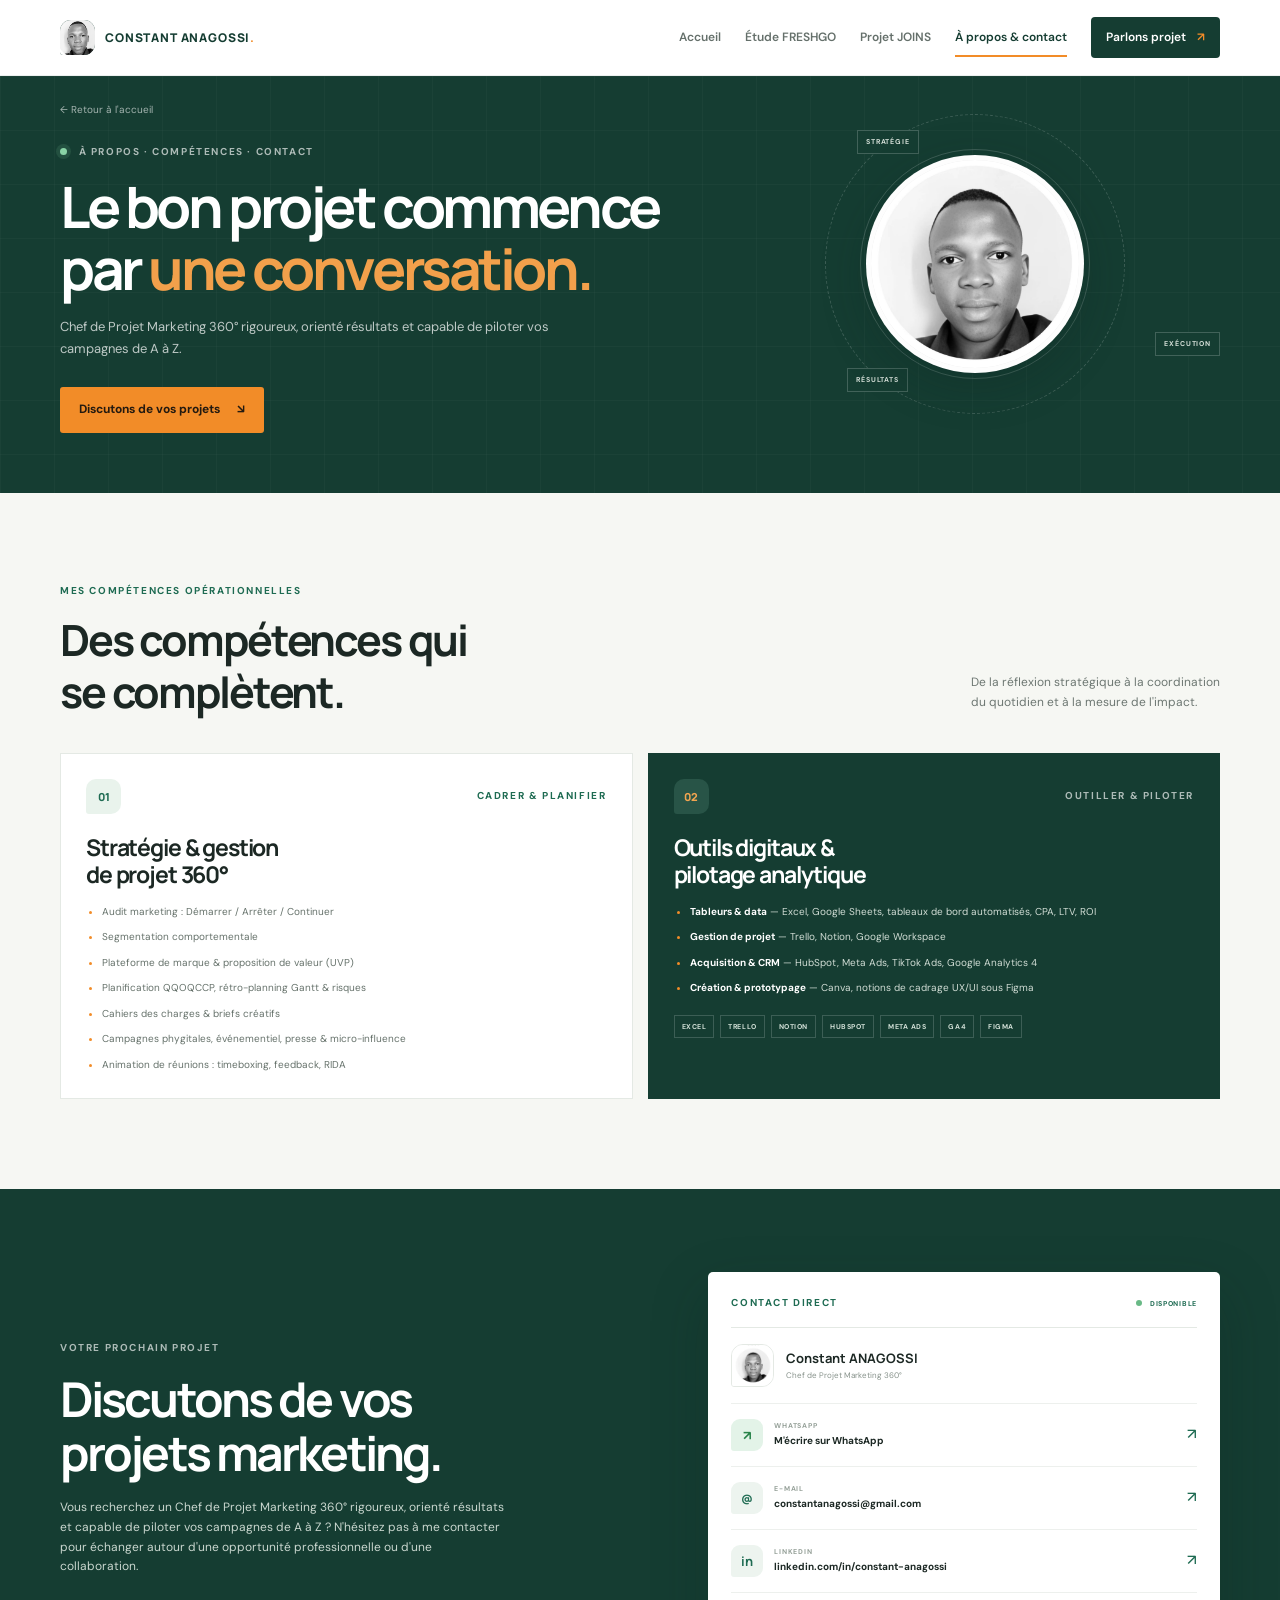
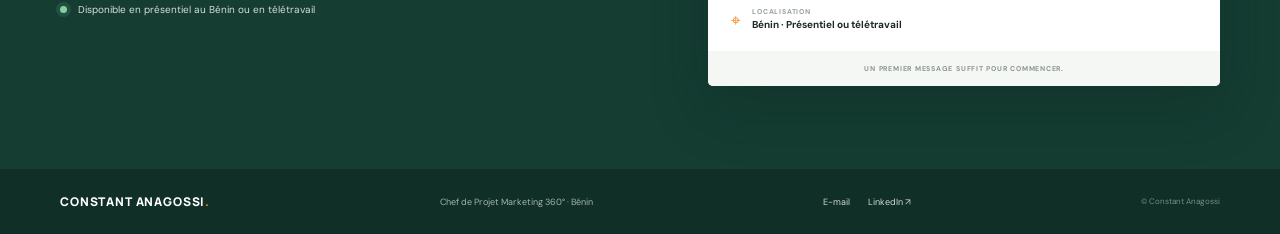
==== commit 25600ac7: "Remove portrait from contact footer" ====
--- a/contact.html
+++ b/contact.html
@@ -20,6 +20,6 @@
     <section class="section skills-section"><div class="container"><div class="section-heading"><div><p class="eyebrow">MES COMPÉTENCES OPÉRATIONNELLES</p><h2>Des compétences qui<br>se complètent.</h2></div><p>De la réflexion stratégique à la coordination<br>du quotidien et à la mesure de l'impact.</p></div><div class="skills-grid"><article class="skill-card"><div class="skill-head"><span class="skill-symbol">01</span><span class="eyebrow">CADRER & PLANIFIER</span></div><h3>Stratégie & gestion<br>de projet 360°</h3><ul><li>Audit marketing : Démarrer / Arrêter / Continuer</li><li>Segmentation comportementale</li><li>Plateforme de marque & proposition de valeur (UVP)</li><li>Planification QQOQCCP, rétro-planning Gantt & risques</li><li>Cahiers des charges & briefs créatifs</li><li>Campagnes phygitales, événementiel, presse & micro-influence</li><li>Animation de réunions : timeboxing, feedback, RIDA</li></ul></article><article class="skill-card skill-card-dark"><div class="skill-head"><span class="skill-symbol">02</span><span class="eyebrow eyebrow-light">OUTILLER & PILOTER</span></div><h3>Outils digitaux &<br>pilotage analytique</h3><ul><li><b>Tableurs & data</b> — Excel, Google Sheets, tableaux de bord automatisés, CPA, LTV, ROI</li><li><b>Gestion de projet</b> — Trello, Notion, Google Workspace</li><li><b>Acquisition & CRM</b> — HubSpot, Meta Ads, TikTok Ads, Google Analytics 4</li><li><b>Création & prototypage</b> — Canva, notions de cadrage UX/UI sous Figma</li></ul><div class="tool-pills"><span>EXCEL</span><span>TRELLO</span><span>NOTION</span><span>HUBSPOT</span><span>META ADS</span><span>GA4</span><span>FIGMA</span></div></article></div></div></section>
     <section class="contact-section" id="contact"><div class="container contact-grid"><div class="contact-copy"><p class="eyebrow eyebrow-light">VOTRE PROCHAIN PROJET</p><h2>Discutons de vos<br>projets marketing.</h2><p>Vous recherchez un Chef de Projet Marketing 360° rigoureux, orienté résultats et capable de piloter vos campagnes de A à Z ? N'hésitez pas à me contacter pour échanger autour d'une opportunité professionnelle ou d'une collaboration.</p><div class="availability"><i></i> Disponible en présentiel au Bénin ou en télétravail</div></div><div class="contact-card"><div class="contact-card-heading"><span class="eyebrow">CONTACT DIRECT</span><span class="online-mark"><i></i> DISPONIBLE</span></div><div class="contact-name"><img class="contact-avatar" src="portrait-constant-anagossi.png" alt=""><div><strong>Constant ANAGOSSI</strong><span>Chef de Projet Marketing 360°</span></div></div><a class="contact-method whatsapp-method" href="https://wa.me/2290165157420" target="_blank" rel="noreferrer"><span class="method-icon">↗</span><span><small>WHATSAPP</small><strong>M'écrire sur WhatsApp</strong></span><b>↗</b></a><a class="contact-method" href="mailto:constantanagossi@gmail.com"><span class="method-icon">@</span><span><small>E-MAIL</small><strong>constantanagossi@gmail.com</strong></span><b>↗</b></a><a class="contact-method" href="https://www.linkedin.com/in/constant-anagossi" target="_blank" rel="noreferrer"><span class="method-icon">in</span><span><small>LINKEDIN</small><strong>linkedin.com/in/constant-anagossi</strong></span><b>↗</b></a><div class="contact-location"><span>⌖</span><div><small>LOCALISATION</small><strong>Bénin · Présentiel ou télétravail</strong></div></div><div class="contact-card-footer">UN PREMIER MESSAGE SUFFIT POUR COMMENCER.</div></div></div></section>
   </main>
-  <footer class="site-footer"><div class="container footer-inner"><a class="brand brand-footer" href="index.html"><span class="brand-mark"><img src="portrait-constant-anagossi.png" alt=""></span><span>CONSTANT ANAGOSSI<span class="brand-dot">.</span></span></a><p>Chef de Projet Marketing 360° · Bénin</p><div class="footer-links"><a href="mailto:constantanagossi@gmail.com">E-mail</a><a href="https://www.linkedin.com/in/constant-anagossi" target="_blank" rel="noreferrer">LinkedIn ↗</a></div><span class="footer-copy">© Constant Anagossi</span></div></footer>
+  <footer class="site-footer"><div class="container footer-inner"><a class="brand brand-footer" href="index.html"><span>CONSTANT ANAGOSSI<span class="brand-dot">.</span></span></a><p>Chef de Projet Marketing 360° · Bénin</p><div class="footer-links"><a href="mailto:constantanagossi@gmail.com">E-mail</a><a href="https://www.linkedin.com/in/constant-anagossi" target="_blank" rel="noreferrer">LinkedIn ↗</a></div><span class="footer-copy">© Constant Anagossi</span></div></footer>
 </body>
 </html>
--- a/styles.css
+++ b/styles.css
@@ -30,7 +30,7 @@
 .main-nav { height: 100%; gap: 24px; color: #65706b; font-size: 12px; font-weight: 600; }
 .main-nav a:not(.nav-cta) { position: relative; display: flex; height: 100%; align-items: center; transition: color .2s ease; }
 .main-nav a:not(.nav-cta):hover, .main-nav a.active { color: var(--green-dark); }
-.main-nav a.active::after { position: absolute; right: 0; bottom: 0; left: 0; height: 2px; background: var(--orange); content: ""; }
+.main-nav a.active::after { position: absolute; right: 0; bottom: 18px; left: 0; height: 2px; background: var(--orange); content: ""; }
 .nav-cta { padding: 11px 15px; border-radius: 4px; background: var(--green-dark); color: white; }
 .nav-cta span { padding-left: 8px; color: var(--orange); }
 .menu-toggle { display: none; }
@@ -333,7 +333,7 @@
   .container { width: min(100% - 36px, 520px); }
   .site-header { height: 65px; }.menu-toggle { display: block; padding: 8px 12px; border: 1px solid var(--line); border-radius: 3px; background: white; color: var(--green-dark); font-size: 11px; font-weight: 700; }
   .main-nav { position: absolute; top: 64px; right: 0; left: 0; display: none; height: auto; align-items: stretch; gap: 0; padding: 8px 18px 17px; border-bottom: 1px solid var(--line); background: white; box-shadow: 0 15px 20px #163d3210; }
-  .main-nav.is-open { display: grid; }.main-nav a:not(.nav-cta) { min-height: 41px; }.main-nav a.active::after { right: auto; width: 35px; }.nav-cta { margin-top: 8px; text-align: center; }
+  .main-nav.is-open { display: grid; }.main-nav a:not(.nav-cta) { min-height: 41px; }.main-nav a.active::after { right: auto; bottom: 6px; width: 35px; }.nav-cta { margin-top: 8px; text-align: center; }
   .hero-grid { min-height: initial; grid-template-columns: 1fr; gap: 8px; padding-block: 57px 70px; }.hero h1 { max-width: 600px; font-size: clamp(43px, 11vw, 58px); }.hero-art { min-height: 330px; margin-top: 10px; }.hero-portrait { width: min(78%, 300px); height: 310px; }.profile-stat { bottom: 31px; left: 0; width: 185px; padding: 11px 13px; }.profile-stat > div strong { font-size: 27px; }.tag-top { top: 3px; right: 4px; }.tag-bottom { right: 0; bottom: 11px; }.art-caption { right: 2px; bottom: -4px; max-width: 45%; font-size: 6px; text-align: right; }.hero-footer-inner { font-size: 7px; }.hero-footer-inner > span:last-child { text-align: right; }
   .section { padding-block: 62px; }.intro-grid { grid-template-columns: 1fr; gap: 21px; }.intro-grid h2, .section-heading h2 { font-size: 33px; }.intro-body { padding-top: 0; }
   .section-heading { display: block; margin-bottom: 24px; }.section-heading > p { margin-top: 12px; }.pillar-grid, .project-grid { grid-template-columns: 1fr; }.pillar-card { min-height: 0; }.project-art { min-height: 210px; }.project-stats span { font-size: 7px; }
@@ -347,3 +347,91 @@
   .contact-hero { padding-bottom: 32px; }.contact-hero-art { min-height: 250px; }.contact-portrait { width: 180px; height: 180px; }.contact-orbit { width: 190px; height: 190px; }.orbit-two { width: 245px; height: 245px; }.skills-grid { grid-template-columns: 1fr; }.skill-card { padding: 20px; }.skill-card h3 { font-size: 21px; }.contact-section { padding-block: 58px; }.contact-grid { grid-template-columns: 1fr; gap: 27px; }.contact-copy h2 { font-size: 39px; }.contact-card { padding: 18px; }.contact-card-footer { margin: 17px -18px -18px; }.contact-method strong { font-size: 9px; }
 }
 @media (prefers-reduced-motion: reduce) { *, *::before, *::after { scroll-behavior: auto !important; transition-duration: .01ms !important; animation-duration: .01ms !important; animation-iteration-count: 1 !important; } }
+
+.brand-footer .brand-mark { display: none; }
+@media (max-width: 680px) {
+  body { font-size: 16px; line-height: 1.65; }
+  .container { width: calc(100% - 32px); }
+  .main-nav { font-size: 16px; }   .menu-toggle { min-height: 44px; padding: 8px 14px; font-size: 13px; }
+  .main-nav a:not(.nav-cta) { min-height: 48px; }
+  .nav-cta { min-height: 46px; font-size: 14px; }
+  .hero-grid { padding-block: 46px 64px; }
+  .hero h1 { font-size: clamp(36px, 10vw, 52px); }
+  .hero-text, .intro-body, .case-lead, .body-large,
+  .pillar-card p, .project-body > p, .skill-card ul,
+  .contact-copy > p:not(.eyebrow), .coach-card p { font-size: 15px; }
+  .eyebrow { font-size: 10px; letter-spacing: .1em; }
+  .button { min-height: 46px; font-size: 13px; }
+  .section { padding-block: 52px; }
+  .intro-grid h2, .section-heading h2 { font-size: clamp(29px, 8vw, 34px); }
+  .section-heading > p { font-size: 14px; }
+  .pillar-card { padding: 21px; }
+  .pillar-card h3 { font-size: 22px; }
+  .card-foot { font-size: 10px; }
+  .project-body { padding: 18px; }
+  .project-meta { flex-wrap: wrap; gap: 8px; font-size: 10px; }
+  .project-stats span { font-size: 10px; line-height: 1.35; }
+  .project-body .button { min-height: 44px; font-size: 12px; }
+  .closing-inner h2 { font-size: clamp(28px, 8vw, 34px); }
+  .site-footer { padding-block: 22px; }
+  .brand-footer { font-size: 13px; }
+  .footer-inner > p, .footer-links { font-size: 12px; }
+  .footer-copy { font-size: 11px; }
+  .case-hero h1, .contact-hero h1 { font-size: clamp(34px, 9vw, 46px); }
+  .back-link { min-height: 44px; font-size: 13px; }
+  .case-tags span { font-size: 10px; letter-spacing: .06em; }
+  .facts-grid > div { padding: 12px 10px; }
+  .facts-grid span { font-size: 10px; letter-spacing: .06em; }
+  .facts-grid strong, .joins-facts strong { font-size: 12px; }
+  .facts-grid small { font-size: 11px; }
+  .case-aside a { min-height: 38px; font-size: 12px; }
+  .block-heading .eyebrow { font-size: 10px; }
+  .case-section { padding-block: 30px 52px; }
+  .case-block { margin-bottom: 44px; }
+  .comparison-card, .budget-visual, .spec-board { padding: 14px; }
+  .comparison-head .eyebrow, .budget-header .eyebrow, .spec-header .eyebrow,
+  .results-header .eyebrow { font-size: 10px; }
+  .comparison-head h3, .budget-header h3, .spec-header h3 { font-size: 18px; }
+  .chart-key, .bar-row, .compare-label span,
+  .budget-row-info > span:nth-of-type(2), .budget-row-info > b { font-size: 11px; }
+  .compare-label strong, .budget-row-info strong { font-size: 13px; }
+  .metric-strip span, .decision-callout p, .business-note,
+  .start-stop-grid p, .axis-cards p, .brand-values p,
+  .corrections p, .joins-diagnosis p, .qr-bridge p { font-size: 13px; }
+  .insight-card p { font-size: 12px; }
+  .insight-card small, .timeline-months, .timeline-legend,
+  .visual-caption, .brand-values span, .budget-total small { font-size: 10px; }
+  .start-stop-grid h4 { font-size: 12px; }
+  .segment-list > div { min-height: 48px; }
+  .segment-list > div > span { font-size: 10px; }
+  .segment-list strong { font-size: 11px; }
+  .timeline-label, .subhead > span { font-size: 10px; }
+  .axis-cards h3 { font-size: 15px; }
+  .uvp { font-size: 13px; line-height: 1.5; }
+  .brief-label, .brief-top, .format-tags span,
+  .joins-diagnosis .eyebrow, .period-chip, .rida-footer { font-size: 10px; }
+  .brief-side > span:nth-of-type(2), .brief-main ul { font-size: 13px; }
+  .kanban-head > span, .kanban-columns > div > span,
+  .kanban-columns > div > i b { font-size: 10px; }
+  .kanban-columns > div > i small { font-size: 9px; }
+  .loop-step > span { font-size: 10px; }
+  .loop-step p, .qr-bridge p { font-size: 13px; }
+  .result-row > div:first-child strong { font-size: 12px; }
+  .result-row > div:first-child span, .result-row > em,
+  .roi-footnote, .data-note { font-size: 10px; }
+  .corrections h4, .joins-diagnosis h3 { font-size: 14px; }
+  .tech-stack > div, .spec-grid > div { min-width: 0; }
+  .skill-card { padding: 18px; }
+  .skill-card h3 { font-size: 22px; }
+  .tool-pills span { font-size: 10px; }
+  .contact-copy h2 { font-size: clamp(32px, 8.5vw, 39px); }
+  .availability { font-size: 13px; }
+  .contact-card { padding: 16px; }
+  .contact-method { min-height: 58px; gap: 9px; }
+  .contact-method small, .contact-location small { font-size: 10px; }
+  .contact-method strong, .contact-location strong { font-size: 12px; overflow-wrap: anywhere; }
+  .contact-card-footer { margin: 17px -16px -16px; padding: 12px 8px; font-size: 10px; letter-spacing: .06em; }
+}
+@media (max-width: 680px) {
+  .menu-toggle { min-height: 44px; padding: 8px 14px; font-size: 13px; }
+}
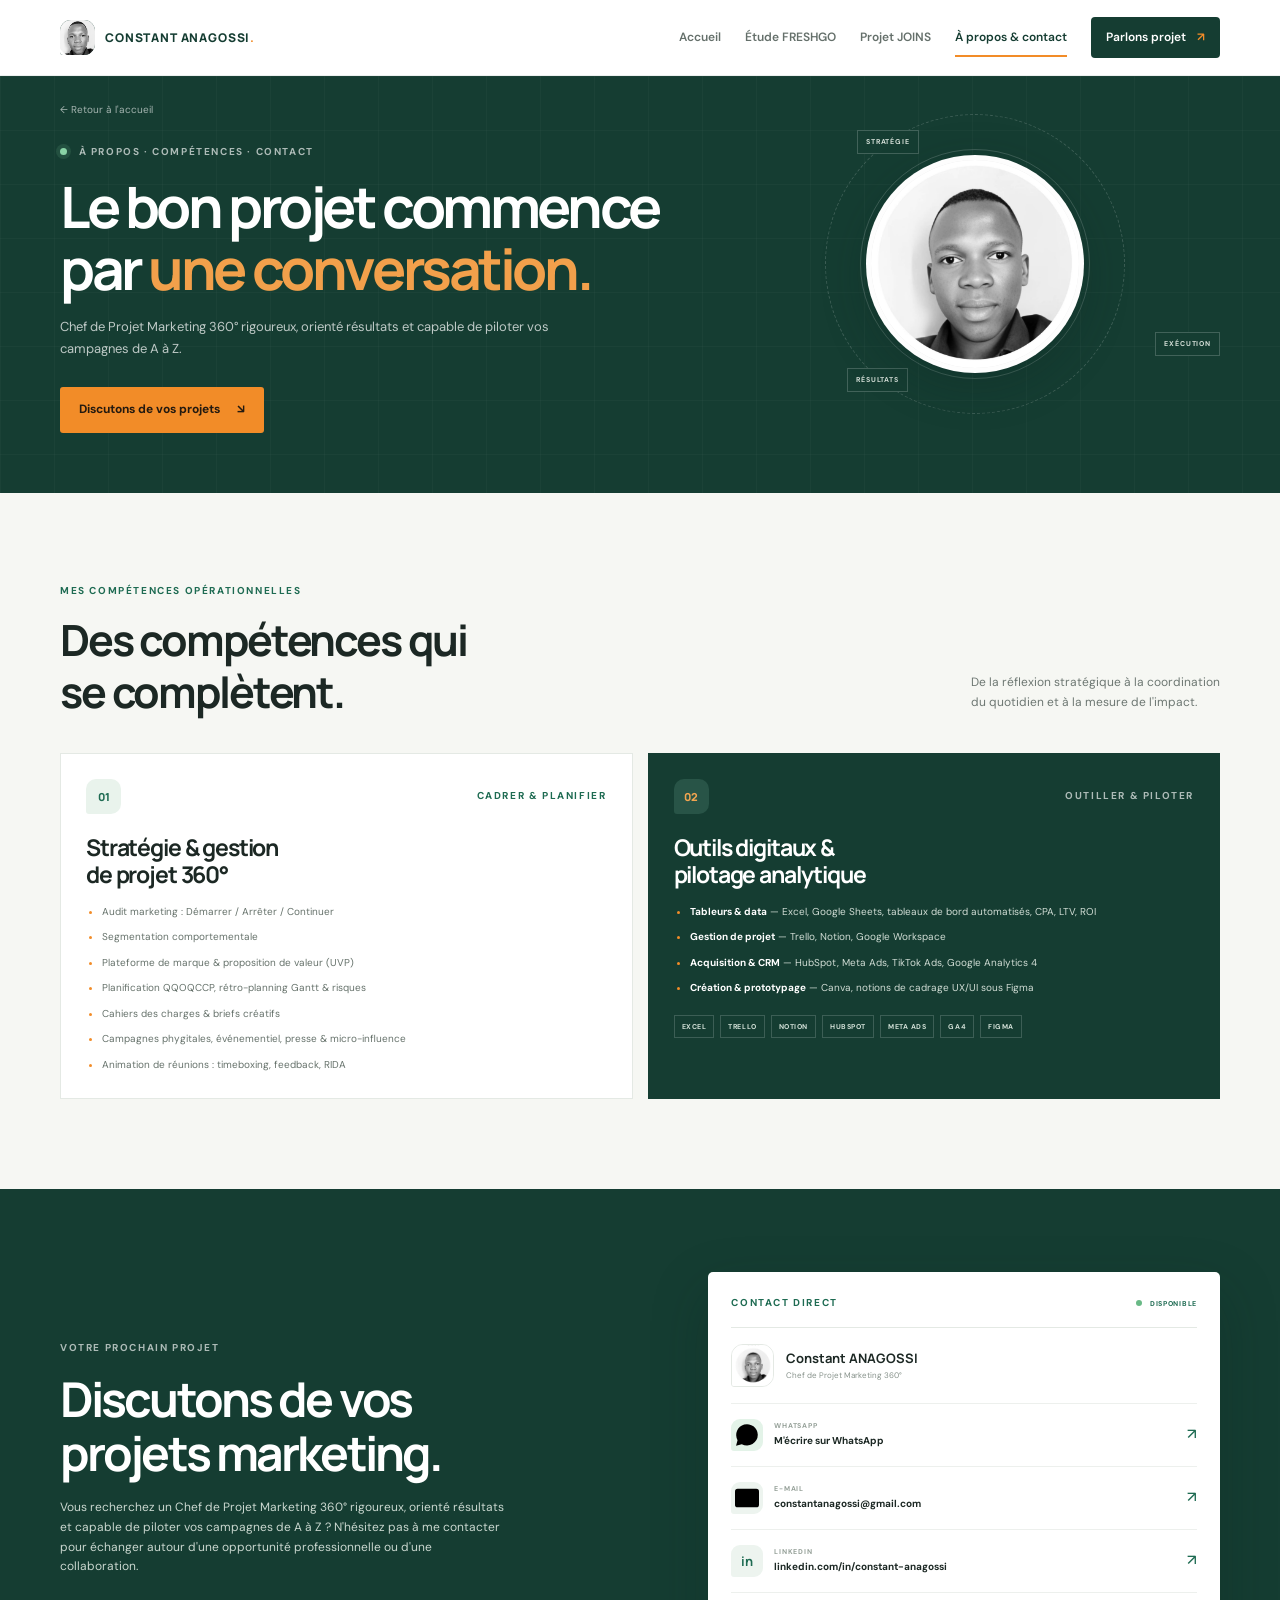
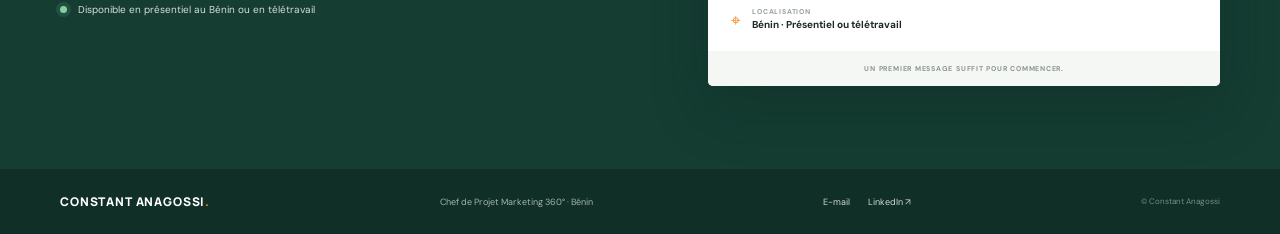
==== commit 1dcbdde6: "Add WhatsApp and email icons Add inline SVG contact icons.  Co-authored-by: Copilot <223556219+Cop" ====
--- a/contact.html
+++ b/contact.html
@@ -18,7 +18,7 @@
   <main id="contenu">
     <section class="contact-hero"><div class="container contact-hero-grid"><div><a class="back-link" href="index.html">← Retour à l'accueil</a><p class="eyebrow eyebrow-light"><span class="status-dot"></span> À PROPOS · COMPÉTENCES · CONTACT</p><h1>Le bon projet commence<br>par <span>une conversation.</span></h1><p class="case-lead">Chef de Projet Marketing 360° rigoureux, orienté résultats et capable de piloter vos campagnes de A à Z.</p><a class="button button-orange" href="#contact">Discutons de vos projets <span>↘</span></a></div><div class="contact-hero-art"><div class="contact-portrait"><img src="portrait-constant-anagossi.png" alt="Portrait de Constant Anagossi"></div><div class="contact-orbit orbit-one"></div><div class="contact-orbit orbit-two"></div><span class="orbit-label orbit-a">STRATÉGIE</span><span class="orbit-label orbit-b">EXÉCUTION</span><span class="orbit-label orbit-c">RÉSULTATS</span></div></div></section>
     <section class="section skills-section"><div class="container"><div class="section-heading"><div><p class="eyebrow">MES COMPÉTENCES OPÉRATIONNELLES</p><h2>Des compétences qui<br>se complètent.</h2></div><p>De la réflexion stratégique à la coordination<br>du quotidien et à la mesure de l'impact.</p></div><div class="skills-grid"><article class="skill-card"><div class="skill-head"><span class="skill-symbol">01</span><span class="eyebrow">CADRER & PLANIFIER</span></div><h3>Stratégie & gestion<br>de projet 360°</h3><ul><li>Audit marketing : Démarrer / Arrêter / Continuer</li><li>Segmentation comportementale</li><li>Plateforme de marque & proposition de valeur (UVP)</li><li>Planification QQOQCCP, rétro-planning Gantt & risques</li><li>Cahiers des charges & briefs créatifs</li><li>Campagnes phygitales, événementiel, presse & micro-influence</li><li>Animation de réunions : timeboxing, feedback, RIDA</li></ul></article><article class="skill-card skill-card-dark"><div class="skill-head"><span class="skill-symbol">02</span><span class="eyebrow eyebrow-light">OUTILLER & PILOTER</span></div><h3>Outils digitaux &<br>pilotage analytique</h3><ul><li><b>Tableurs & data</b> — Excel, Google Sheets, tableaux de bord automatisés, CPA, LTV, ROI</li><li><b>Gestion de projet</b> — Trello, Notion, Google Workspace</li><li><b>Acquisition & CRM</b> — HubSpot, Meta Ads, TikTok Ads, Google Analytics 4</li><li><b>Création & prototypage</b> — Canva, notions de cadrage UX/UI sous Figma</li></ul><div class="tool-pills"><span>EXCEL</span><span>TRELLO</span><span>NOTION</span><span>HUBSPOT</span><span>META ADS</span><span>GA4</span><span>FIGMA</span></div></article></div></div></section>
-    <section class="contact-section" id="contact"><div class="container contact-grid"><div class="contact-copy"><p class="eyebrow eyebrow-light">VOTRE PROCHAIN PROJET</p><h2>Discutons de vos<br>projets marketing.</h2><p>Vous recherchez un Chef de Projet Marketing 360° rigoureux, orienté résultats et capable de piloter vos campagnes de A à Z ? N'hésitez pas à me contacter pour échanger autour d'une opportunité professionnelle ou d'une collaboration.</p><div class="availability"><i></i> Disponible en présentiel au Bénin ou en télétravail</div></div><div class="contact-card"><div class="contact-card-heading"><span class="eyebrow">CONTACT DIRECT</span><span class="online-mark"><i></i> DISPONIBLE</span></div><div class="contact-name"><img class="contact-avatar" src="portrait-constant-anagossi.png" alt=""><div><strong>Constant ANAGOSSI</strong><span>Chef de Projet Marketing 360°</span></div></div><a class="contact-method whatsapp-method" href="https://wa.me/2290165157420" target="_blank" rel="noreferrer"><span class="method-icon">↗</span><span><small>WHATSAPP</small><strong>M'écrire sur WhatsApp</strong></span><b>↗</b></a><a class="contact-method" href="mailto:constantanagossi@gmail.com"><span class="method-icon">@</span><span><small>E-MAIL</small><strong>constantanagossi@gmail.com</strong></span><b>↗</b></a><a class="contact-method" href="https://www.linkedin.com/in/constant-anagossi" target="_blank" rel="noreferrer"><span class="method-icon">in</span><span><small>LINKEDIN</small><strong>linkedin.com/in/constant-anagossi</strong></span><b>↗</b></a><div class="contact-location"><span>⌖</span><div><small>LOCALISATION</small><strong>Bénin · Présentiel ou télétravail</strong></div></div><div class="contact-card-footer">UN PREMIER MESSAGE SUFFIT POUR COMMENCER.</div></div></div></section>
+    <section class="contact-section" id="contact"><div class="container contact-grid"><div class="contact-copy"><p class="eyebrow eyebrow-light">VOTRE PROCHAIN PROJET</p><h2>Discutons de vos<br>projets marketing.</h2><p>Vous recherchez un Chef de Projet Marketing 360° rigoureux, orienté résultats et capable de piloter vos campagnes de A à Z ? N'hésitez pas à me contacter pour échanger autour d'une opportunité professionnelle ou d'une collaboration.</p><div class="availability"><i></i> Disponible en présentiel au Bénin ou en télétravail</div></div><div class="contact-card"><div class="contact-card-heading"><span class="eyebrow">CONTACT DIRECT</span><span class="online-mark"><i></i> DISPONIBLE</span></div><div class="contact-name"><img class="contact-avatar" src="portrait-constant-anagossi.png" alt=""><div><strong>Constant ANAGOSSI</strong><span>Chef de Projet Marketing 360°</span></div></div><a class="contact-method whatsapp-method" href="https://wa.me/2290165157420" target="_blank" rel="noreferrer"><span class="method-icon"><svg viewBox="0 0 24 24" aria-hidden="true" focusable="false"><path d="M20.1 11.8a8.1 8.1 0 0 1-12 7.1L3.8 20l1.1-4.1a8.1 8.1 0 1 1 15.2-4.1Z"/><path d="M8.7 7.9c-.2.5-.5.9-.5 1.4 0 1.9 2.4 4.7 4.3 5.5.8.4 1.5.5 2 .3.4-.2.8-.9.9-1.3l-2-.9-.8 1c-1.1-.5-2-1.3-2.6-2.4l.8-.9-.9-2-1.2-.7Z"/></svg></span><span><small>WHATSAPP</small><strong>M'écrire sur WhatsApp</strong></span><b>↗</b></a><a class="contact-method" href="mailto:constantanagossi@gmail.com"><span class="method-icon"><svg viewBox="0 0 24 24" aria-hidden="true" focusable="false"><rect x="3" y="5" width="18" height="14" rx="2"/><path d="m4 7 8 6 8-6"/></svg></span><span><small>E-MAIL</small><strong>constantanagossi@gmail.com</strong></span><b>↗</b></a><a class="contact-method" href="https://www.linkedin.com/in/constant-anagossi" target="_blank" rel="noreferrer"><span class="method-icon">in</span><span><small>LINKEDIN</small><strong>linkedin.com/in/constant-anagossi</strong></span><b>↗</b></a><div class="contact-location"><span>⌖</span><div><small>LOCALISATION</small><strong>Bénin · Présentiel ou télétravail</strong></div></div><div class="contact-card-footer">UN PREMIER MESSAGE SUFFIT POUR COMMENCER.</div></div></div></section>
   </main>
   <footer class="site-footer"><div class="container footer-inner"><a class="brand brand-footer" href="index.html"><span>CONSTANT ANAGOSSI<span class="brand-dot">.</span></span></a><p>Chef de Projet Marketing 360° · Bénin</p><div class="footer-links"><a href="mailto:constantanagossi@gmail.com">E-mail</a><a href="https://www.linkedin.com/in/constant-anagossi" target="_blank" rel="noreferrer">LinkedIn ↗</a></div><span class="footer-copy">© Constant Anagossi</span></div></footer>
 </body>
--- a/styles.css
+++ b/styles.css
@@ -173,7 +173,7 @@
 .site-footer { padding-block: 24px; background: #102f27; color: white; }
 .footer-inner { display: flex; align-items: center; justify-content: space-between; gap: 20px; }
 .brand-footer { color: white; font-size: 12px; }
-.brand-footer .brand-mark { width: 30px; height: 30px; flex-basis: 30px; }
+.brand-footer .brand-mark { display: none; }
 .footer-inner > p { margin: 0; color: #a4b4ac; font-size: 9px; }
 .footer-links { display: flex; gap: 18px; color: #d0dad4; font-size: 9px; }
 .footer-copy { color: #788e83; font-size: 8px; }
@@ -300,9 +300,9 @@
 .data-note { margin: 18px 0 0; color: #a0aaa4; font-size: 8px; font-style: italic; }.case-next { padding: 18px; border: 1px solid var(--line); background: white; }.case-next a { display: grid; gap: 5px; }.case-next span { color: #99a49d; font-size: 7px; font-weight: 700; letter-spacing: .13em; }.case-next strong { display: flex; align-items: center; justify-content: space-between; font: 700 15px var(--heading); }.case-next i { color: var(--green); font-style: normal; }
 
 /* GROUPE JOINS case study */
-.joins-case-hero { background: #273f35; }.joins-cover { min-height: 320px; padding: 20px; background: #e8e4da; color: var(--green-dark); }.joins-cover::before { position: absolute; top: -110px; right: -70px; width: 330px; height: 330px; border: 1px solid #1e6b5230; border-radius: 50%; content: ""; }.joins-cover .cover-top { color: #738078; }.joins-cover-grid { position: absolute; inset: 65px 24px 57px; display: grid; grid-template-columns: 1.1fr .9fr; grid-template-rows: 1fr 1fr; gap: 7px; transform: rotate(-4deg); }.cover-block { display: grid; align-content: center; padding: 14px; font: 800 20px/1.05 var(--heading); letter-spacing: -.06em; }.cover-block-one { background: var(--orange); color: var(--green-dark); }.cover-block-two { background: var(--green); color: white; }.cover-block-three { background: #d3b88f; color: var(--green-dark); }.cover-block-four { background: #f8f7f2; color: var(--green-dark); }.joins-cover .cover-bottom { color: #66746b; }.joins-cover .cover-bottom strong { color: var(--green-dark); font-size: 15px; }
+.joins-case-hero { background: #273f35; }.joins-cover { min-height: 320px; padding: 20px; background: #e8e4da; color: var(--green-dark); }.joins-cover::before { position: absolute; top: -110px; right: -70px; width: 330px; height: 330px; border: 1px solid #1e6b5230; border-radius: 50%; content: ""; }.joins-cover .cover-top { color: #738078; }.joins-cover-grid { position: absolute; inset: 65px 24px 100px; display: grid; grid-template-columns: 1.1fr .9fr; grid-template-rows: 1fr 1fr; gap: 7px; transform: rotate(-4deg); }.cover-block { display: grid; align-content: center; padding: 14px; font: 800 20px/1.05 var(--heading); letter-spacing: -.06em; }.cover-block-one { background: var(--orange); color: var(--green-dark); }.cover-block-two { background: var(--green); color: white; }.cover-block-three { background: #d3b88f; color: var(--green-dark); }.cover-block-four { background: #f8f7f2; color: var(--green-dark); }.joins-cover .cover-bottom { color: #66746b; }.joins-cover .cover-bottom strong { color: var(--green-dark); font-size: 15px; }
 .joins-facts > div:first-child { padding-left: 0; }.joins-facts strong { font-size: 11px; }
-.joins-diagnosis { display: grid; grid-template-columns: 1fr 1fr; gap: 11px; }.joins-diagnosis article { display: flex; align-items: center; gap: 15px; min-height: 130px; padding: 17px; border: 1px solid var(--line); background: white; }.problem-icon { display: grid; width: 65px; height: 65px; flex: 0 0 65px; place-content: center; border-radius: 50%; background: #edf4ef; color: var(--green); font: 800 26px var(--heading); }.problem-icon span { font-size: 11px; }.problem-money { background: #fcf0e3; color: #c9782c; font-size: 22px; }.joins-diagnosis .eyebrow { margin-bottom: 3px; font-size: 7px; }.joins-diagnosis h3 { margin: 0 0 4px; font-size: 13px; }.joins-diagnosis p { margin: 0; color: var(--muted); font-size: 8px; }
+.joins-diagnosis { display: grid; grid-template-columns: 1fr 1fr; gap: 11px; }.joins-diagnosis article { display: flex; align-items: center; gap: 15px; min-height: 130px; padding: 17px; border: 1px solid var(--line); background: white; }.problem-icon { display: grid; place-items: center; width: 65px; height: 65px; flex: 0 0 65px; border-radius: 50%; background: #edf4ef; color: var(--green); font: 800 26px var(--heading); }.problem-icon-value { display: flex; align-items: baseline; gap: 1px; line-height: 1; white-space: nowrap; }.problem-icon-value > span { font-size: 11px; }.problem-money { background: #fcf0e3; color: #c9782c; font-size: 22px; }.joins-diagnosis .eyebrow { margin-bottom: 3px; font-size: 7px; }.joins-diagnosis h3 { margin: 0 0 4px; font-size: 13px; }.joins-diagnosis p { margin: 0; color: var(--muted); font-size: 8px; }
 .coach-card { position: relative; display: grid; grid-template-columns: 50px 1fr 120px; align-items: center; gap: 12px; overflow: hidden; padding: 25px; background: var(--green-dark); color: white; }.coach-card::after { position: absolute; top: -120px; right: 10px; width: 290px; height: 290px; border: 1px solid #ffffff1c; border-radius: 50%; content: ""; }.coach-quote { align-self: start; color: var(--orange); font: 800 66px/.8 Georgia,serif; }.coach-card .eyebrow { margin-bottom: 7px; }.coach-card h3 { margin: 0 0 7px; font-size: 22px; line-height: 1.18; letter-spacing: -.05em; }.coach-card p { max-width: 380px; margin: 0; color: #d0ddd5; font-size: 9px; }.coach-stamp { z-index: 1; display: grid; width: 95px; height: 95px; place-content: center; border: 1px solid #ffffff66; border-radius: 50%; color: #e8eee9; font-size: 7px; font-weight: 700; letter-spacing: .1em; text-align: center; transform: rotate(8deg); }.coach-stamp b { color: var(--orange); font-size: 22px; }
 .journey { display: flex; align-items: center; justify-content: space-between; gap: 10px; margin-top: 12px; padding: 14px 17px; border: 1px solid var(--line); background: white; }.journey-step { display: flex; align-items: center; gap: 9px; }.journey-step > span { color: var(--orange); font: 800 15px var(--heading); }.journey-step b { font: 700 9px/1.4 var(--heading); }.journey > i { color: #a2ada5; font-style: normal; }
 .tech-stack { display: grid; grid-template-columns: repeat(4,1fr); gap: 8px; }.tech-stack > div { display: grid; min-height: 128px; align-content: space-between; padding: 13px; border: 1px solid var(--line); background: white; }.tech-stack > div > span { color: #98a39c; font-size: 7px; font-weight: 700; letter-spacing: .1em; }.tech-stack strong { font: 800 16px/1.15 var(--heading); letter-spacing: -.04em; }.tech-stack strong i { color: var(--orange); font-style: normal; }.tech-stack small { color: #89948d; font-size: 8px; }
@@ -338,7 +338,7 @@
   .section { padding-block: 62px; }.intro-grid { grid-template-columns: 1fr; gap: 21px; }.intro-grid h2, .section-heading h2 { font-size: 33px; }.intro-body { padding-top: 0; }
   .section-heading { display: block; margin-bottom: 24px; }.section-heading > p { margin-top: 12px; }.pillar-grid, .project-grid { grid-template-columns: 1fr; }.pillar-card { min-height: 0; }.project-art { min-height: 210px; }.project-stats span { font-size: 7px; }
   .closing-inner { align-items: start; flex-direction: column; }.closing-inner h2 { font-size: 31px; }.site-footer { padding-block: 20px; }.footer-inner { display: grid; grid-template-columns: 1fr auto; gap: 14px; }.footer-inner > p { grid-column: 1; grid-row: 2; }.footer-links { grid-column: 2; grid-row: 1; }.footer-copy { grid-column: 2; grid-row: 2; text-align: right; }
-  .case-hero .container { padding-top: 14px; padding-bottom: 35px; }.back-link { margin-bottom: 24px; }.case-hero-grid, .contact-hero-grid { grid-template-columns: 1fr; gap: 25px; }.case-hero h1, .contact-hero h1 { font-size: clamp(39px, 11vw, 53px); }.case-cover, .joins-cover { min-height: 270px; }.case-facts .container { width: 100%; }.facts-grid { grid-template-columns: 1fr 1fr; }.facts-grid > div { min-height: 84px; padding: 13px 17px; border-bottom: 1px solid var(--line); }.facts-grid > div:first-child { padding-left: 17px; }.facts-grid > div:nth-child(2) { border-right: 0; }.facts-grid > div:nth-child(3) { border-bottom: 0; }.facts-grid > div:last-child { border-bottom: 0; }.facts-grid strong { font-size: 10px; }
+  .case-hero .container { padding-top: 14px; padding-bottom: 35px; }.back-link { margin-bottom: 24px; }.case-hero-grid, .contact-hero-grid { grid-template-columns: 1fr; gap: 25px; }.case-hero h1, .contact-hero h1 { font-size: clamp(39px, 11vw, 53px); }.case-cover { min-height: 270px; }.joins-cover { min-height: 330px; }.joins-cover-grid { inset: 55px 12px 115px; }.joins-cover .cover-block { padding: 8px; font-size: 15px; }.case-facts .container { width: 100%; }.facts-grid { grid-template-columns: 1fr 1fr; }.facts-grid > div { min-height: 84px; padding: 13px 17px; border-bottom: 1px solid var(--line); }.facts-grid > div:first-child { padding-left: 17px; }.facts-grid > div:nth-child(2) { border-right: 0; }.facts-grid > div:nth-child(3) { border-bottom: 0; }.facts-grid > div:last-child { border-bottom: 0; }.facts-grid strong { font-size: 10px; }
   .case-section { padding-block: 35px 65px; }.case-layout { display: block; }.case-aside { position: relative; top: auto; display: flex; flex-wrap: wrap; gap: 8px 12px; margin-bottom: 35px; padding-bottom: 15px; border-bottom: 1px solid var(--line); }.case-aside .eyebrow { width: 100%; margin-bottom: 0; }.case-aside a { gap: 5px; font-size: 8px; }.case-block { margin-bottom: 56px; }.block-heading { gap: 10px; }.block-number { width: 29px; height: 29px; flex-basis: 29px; }.block-heading h2 { font-size: 23px; }.block-heading .eyebrow { font-size: 7px; }
   .comparison-card, .budget-visual, .spec-board { padding: 15px; }.comparison-head { display: block; }.chart-key { margin-top: 9px; }.compare-row { grid-template-columns: 1fr; gap: 9px; }.insight-grid { grid-template-columns: 1fr 1fr; }.insight-card { min-height: 125px; }.start-stop-grid, .axis-cards { grid-template-columns: 1fr; }.start-stop-grid article { min-height: 0; }.segment-list { padding-inline: 9px; }.segment-list > div { grid-template-columns: 21px 1.1fr .8fr 27px; gap: 5px; }.segment-list strong { font-size: 8px; }.brand-platform { grid-template-columns: 1fr; padding: 18px; }.brand-values { grid-template-columns: 1fr 1fr; }.brand-values > div:last-child { grid-column: 1/-1; }.budget-header { display: block; }.budget-total { margin-top: 12px; text-align: left; }.budget-row-info { grid-template-columns: 8px 1fr auto; gap: 6px; }.budget-row-info strong { font-size: 8px; }.budget-row-info > b { font-size: 7px; }.timeline-months { font-size: 6px; }.timeline-legend { gap: 8px; }.timeline-legend span { font-size: 6px; }
   .creative-brief { grid-template-columns: 1fr; }.brief-side { min-height: 140px; gap: 14px; }.brief-side > strong { font-size: 42px; }.brief-main { padding: 17px; }.brief-top { font-size: 6px; }.kanban-mini { padding: 12px; }.kanban-columns { grid-template-columns: 1fr 1fr; }.kanban-columns > div { min-height: 105px; }.activation-loop { grid-template-columns: 1fr 1fr; grid-template-rows: auto auto auto; gap: 9px; padding: 12px; }.loop-center { grid-area: 1/1/2/3; width: 110px; height: 110px; margin-block: 10px; }.loop-center strong { font-size: 23px; }.loop-one { grid-area: 2/1; justify-self: stretch; }.loop-two { grid-area: 2/2; justify-self: stretch; }.loop-three { grid-area: 3/1/4/3; justify-self: center; max-width: none; width: 100%; margin: 0; }.loop-link { display: none; }.loop-step { padding: 10px; }.loop-step h3 { font-size: 12px; }.loop-step p { font-size: 7px; }.qr-bridge { grid-template-columns: 42px 1fr; gap: 10px; padding: 12px; }.qr-pattern { width: 40px; height: 40px; }.qr-arrow { display: none; }
@@ -346,14 +346,15 @@
   .joins-diagnosis { grid-template-columns: 1fr; }.joins-diagnosis article { min-height: 110px; }.coach-card { grid-template-columns: 30px 1fr; padding: 18px; }.coach-stamp { display: none; }.coach-quote { font-size: 48px; }.coach-card h3 { font-size: 20px; }.journey { align-items: start; flex-direction: column; }.journey > i { display: none; }.journey-step b br { display: none; }.tech-stack { grid-template-columns: 1fr 1fr; }.tech-stack > div { min-height: 110px; }.spec-grid { grid-template-columns: 1fr 1fr; }.kanban-top { display: block; }.label-legend { margin-top: 9px; }.joins-kanban { padding: 11px; }.joins-kanban .kanban-columns { gap: 5px; }.joins-kanban .kanban-columns > div { min-height: 135px; padding: 6px; }.kanban-foot { flex-wrap: wrap; font-size: 6px; }.rida-steps { grid-template-columns: 1fr; }.rida-steps article { min-height: 62px; }.rida-footer { font-size: 6px; }
   .contact-hero { padding-bottom: 32px; }.contact-hero-art { min-height: 250px; }.contact-portrait { width: 180px; height: 180px; }.contact-orbit { width: 190px; height: 190px; }.orbit-two { width: 245px; height: 245px; }.skills-grid { grid-template-columns: 1fr; }.skill-card { padding: 20px; }.skill-card h3 { font-size: 21px; }.contact-section { padding-block: 58px; }.contact-grid { grid-template-columns: 1fr; gap: 27px; }.contact-copy h2 { font-size: 39px; }.contact-card { padding: 18px; }.contact-card-footer { margin: 17px -18px -18px; }.contact-method strong { font-size: 9px; }
 }
-@media (prefers-reduced-motion: reduce) { *, *::before, *::after { scroll-behavior: auto !important; transition-duration: .01ms !important; animation-duration: .01ms !important; animation-iteration-count: 1 !important; } }
-
-.brand-footer .brand-mark { display: none; }
+
+
+
 @media (max-width: 680px) {
   body { font-size: 16px; line-height: 1.65; }
   .container { width: calc(100% - 32px); }
-  .main-nav { font-size: 16px; }   .menu-toggle { min-height: 44px; padding: 8px 14px; font-size: 13px; }
+  .main-nav { font-size: 16px; }
   .main-nav a:not(.nav-cta) { min-height: 48px; }
+  .menu-toggle { min-height: 44px; padding: 8px 14px; font-size: 13px; }
   .nav-cta { min-height: 46px; font-size: 14px; }
   .hero-grid { padding-block: 46px 64px; }
   .hero h1 { font-size: clamp(36px, 10vw, 52px); }
@@ -432,6 +433,4 @@
   .contact-method strong, .contact-location strong { font-size: 12px; overflow-wrap: anywhere; }
   .contact-card-footer { margin: 17px -16px -16px; padding: 12px 8px; font-size: 10px; letter-spacing: .06em; }
 }
-@media (max-width: 680px) {
-  .menu-toggle { min-height: 44px; padding: 8px 14px; font-size: 13px; }
-}
+@media (prefers-reduced-motion: reduce) { *, *::before, *::after { scroll-behavior: auto !important; transition-duration: .01ms !important; animation-duration: .01ms !important; animation-iteration-count: 1 !important; } }
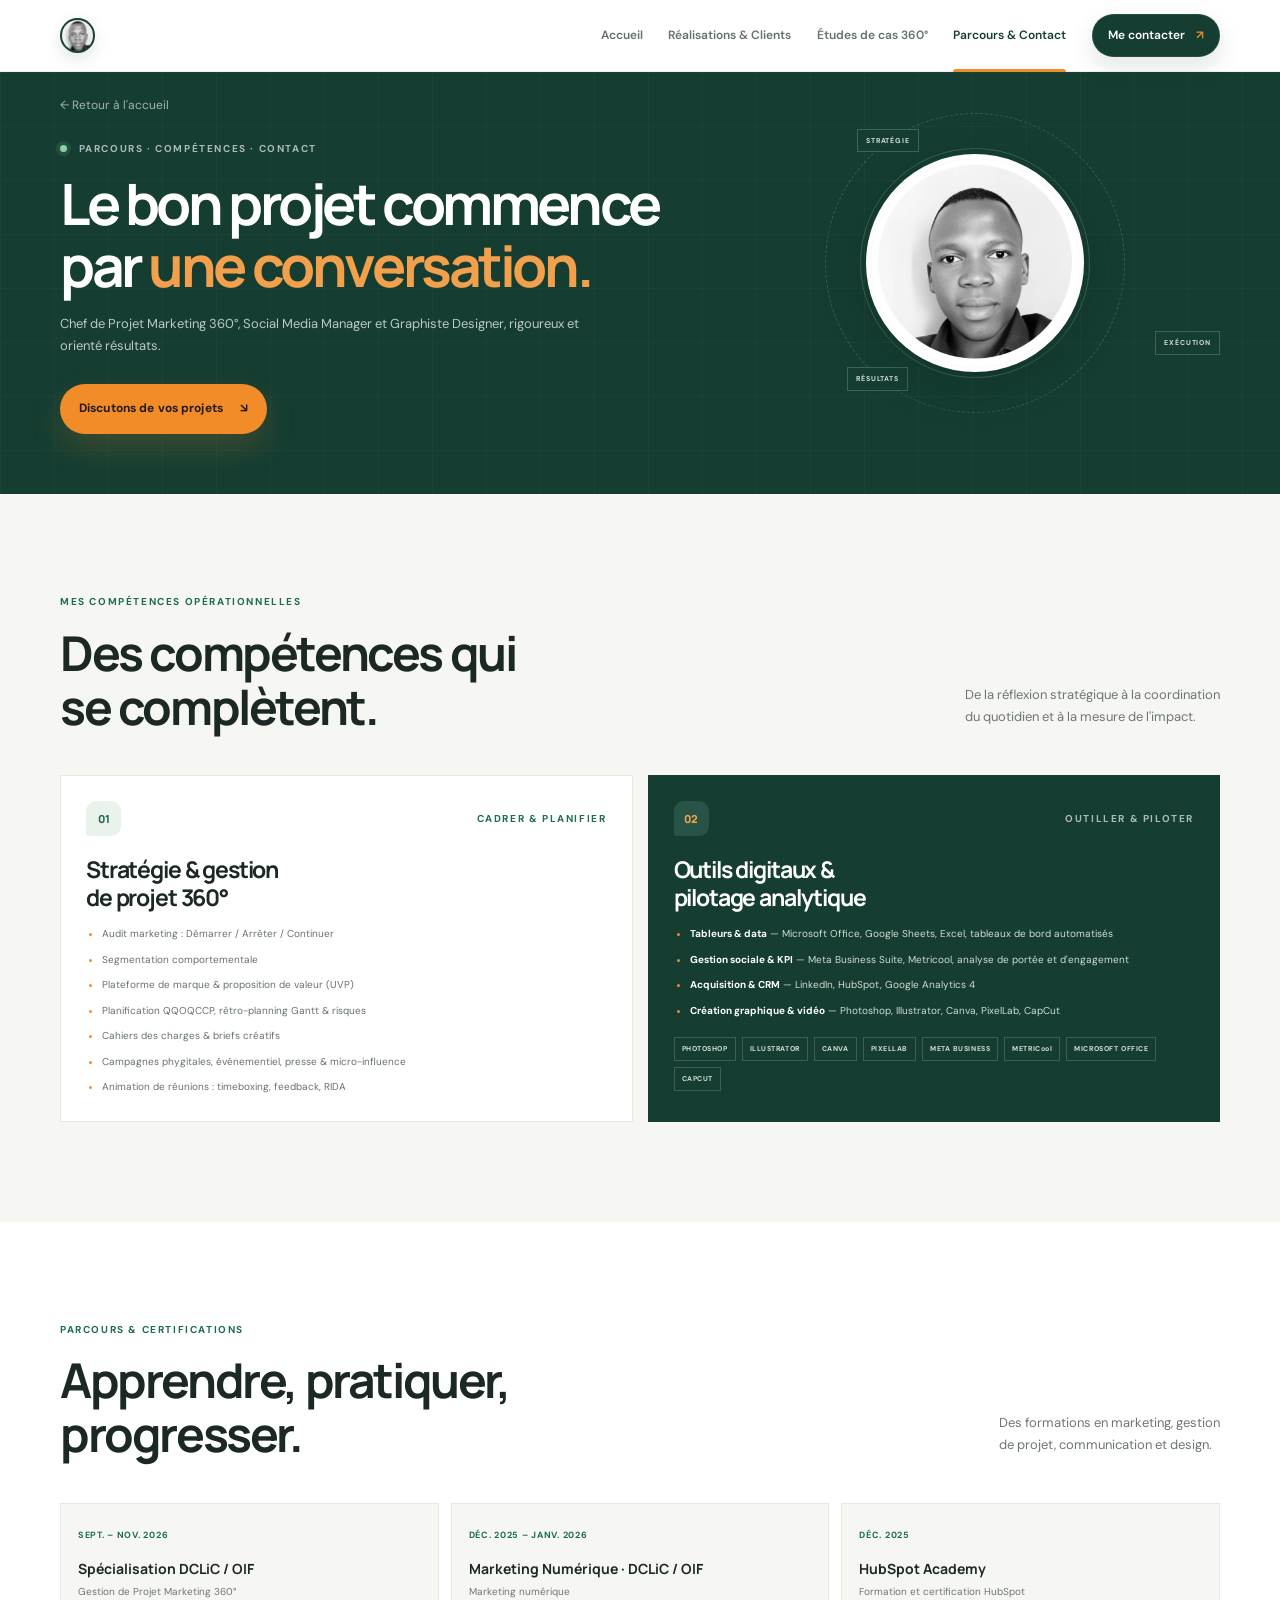
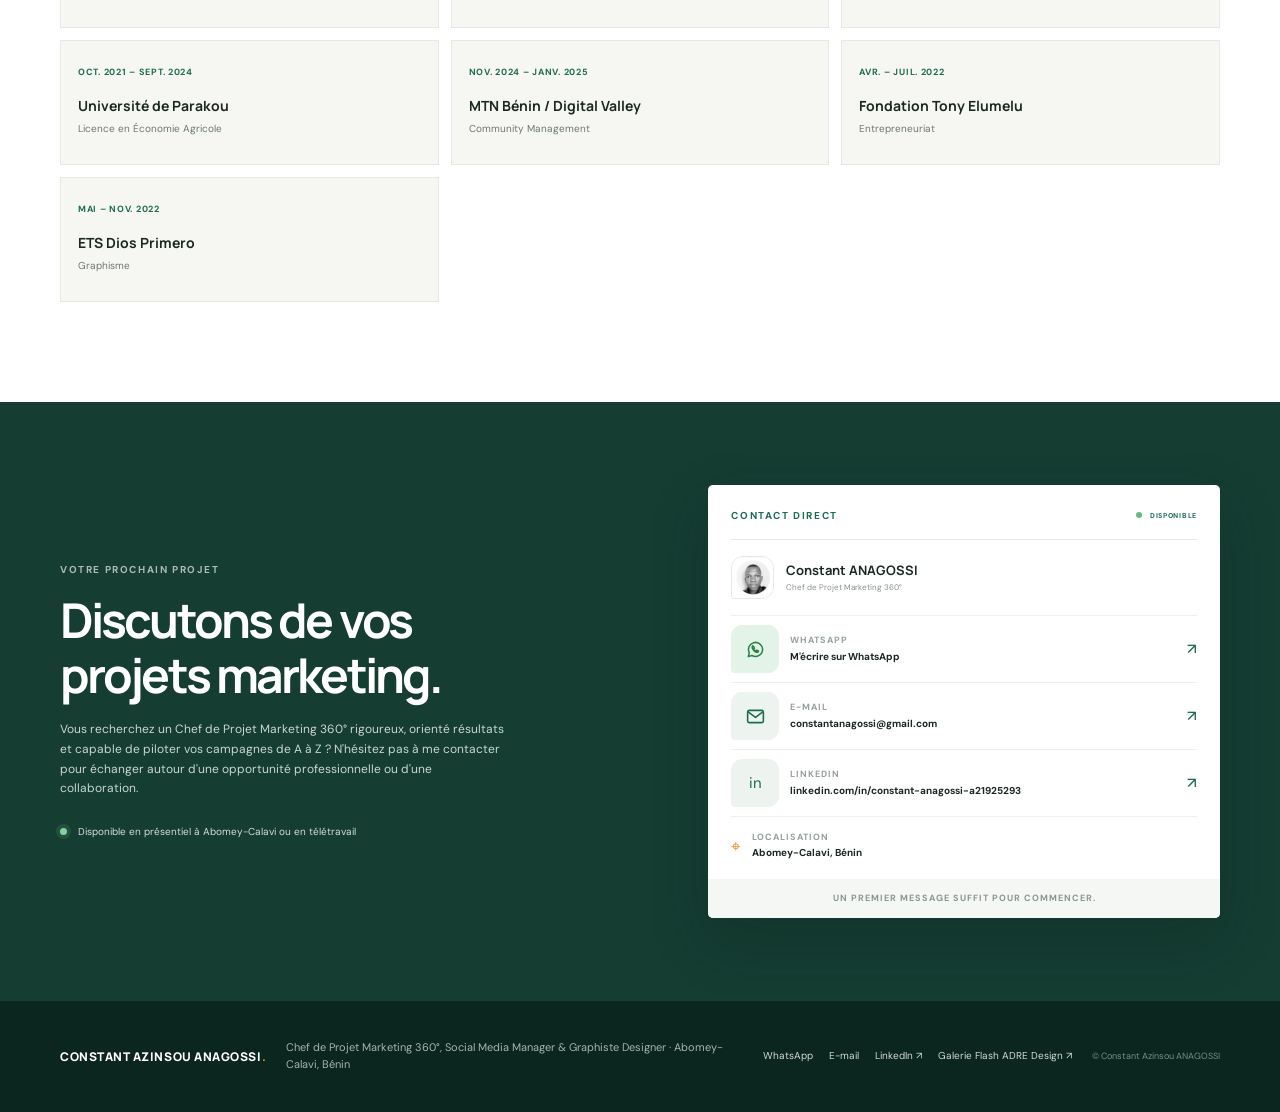
==== commit 9d029c07: "Refresh portfolio pages and experiences Add the experience and 360 case-study pages, update the port" ====
--- a/contact.html
+++ b/contact.html
@@ -5,7 +5,7 @@
   <meta name="viewport" content="width=device-width, initial-scale=1">
   <meta name="theme-color" content="#153d32">
   <meta name="description" content="Compétences, outils et coordonnées de Constant Anagossi, chef de projet marketing 360° au Bénin.">
-  <title>Compétences & contact | Constant Anagossi</title>
+  <title>Parcours & contact | Constant Anagossi</title>
   <link rel="preconnect" href="https://fonts.googleapis.com">
   <link rel="preconnect" href="https://fonts.gstatic.com" crossorigin>
   <link href="https://fonts.googleapis.com/css2?family=DM+Sans:wght@400;500;600;700&family=Manrope:wght@400;500;600;700;800&display=swap" rel="stylesheet">
@@ -14,12 +14,13 @@
 </head>
 <body>
   <a class="skip-link" href="#contenu">Aller au contenu</a>
-  <header class="site-header"><div class="container nav-wrap"><a class="brand" href="index.html"><span class="brand-mark"><img src="portrait-constant-anagossi.png" alt=""></span><span>CONSTANT ANAGOSSI<span class="brand-dot">.</span></span></a><button class="menu-toggle" type="button" aria-expanded="false" aria-controls="navigation">Menu</button><nav class="main-nav" id="navigation" aria-label="Navigation principale"><a href="index.html">Accueil</a><a href="freshgo.html">Étude FRESHGO</a><a href="joins.html">Projet JOINS</a><a class="active" href="contact.html" aria-current="page">À propos & contact</a><a class="nav-cta" href="#contact">Parlons projet <span>↗</span></a></nav></div></header>
+  <header class="site-header"><div class="container nav-wrap"><a class="brand" href="index.html" aria-label="Constant Anagossi, accueil"><span class="brand-mark"><img src="portrait-constant-anagossi.png" alt=""></span></a><button class="menu-toggle" type="button" aria-expanded="false" aria-controls="navigation">Menu</button><nav class="main-nav" id="navigation" aria-label="Navigation principale"><a href="index.html">Accueil</a><a href="realisations.html">Réalisations & Clients</a><a href="projets-360.html">Études de cas 360°</a><a class="active" href="contact.html" aria-current="page">Parcours & Contact</a><a class="nav-cta" href="#contact">Me contacter <span>↗</span></a></nav></div></header>
   <main id="contenu">
-    <section class="contact-hero"><div class="container contact-hero-grid"><div><a class="back-link" href="index.html">← Retour à l'accueil</a><p class="eyebrow eyebrow-light"><span class="status-dot"></span> À PROPOS · COMPÉTENCES · CONTACT</p><h1>Le bon projet commence<br>par <span>une conversation.</span></h1><p class="case-lead">Chef de Projet Marketing 360° rigoureux, orienté résultats et capable de piloter vos campagnes de A à Z.</p><a class="button button-orange" href="#contact">Discutons de vos projets <span>↘</span></a></div><div class="contact-hero-art"><div class="contact-portrait"><img src="portrait-constant-anagossi.png" alt="Portrait de Constant Anagossi"></div><div class="contact-orbit orbit-one"></div><div class="contact-orbit orbit-two"></div><span class="orbit-label orbit-a">STRATÉGIE</span><span class="orbit-label orbit-b">EXÉCUTION</span><span class="orbit-label orbit-c">RÉSULTATS</span></div></div></section>
-    <section class="section skills-section"><div class="container"><div class="section-heading"><div><p class="eyebrow">MES COMPÉTENCES OPÉRATIONNELLES</p><h2>Des compétences qui<br>se complètent.</h2></div><p>De la réflexion stratégique à la coordination<br>du quotidien et à la mesure de l'impact.</p></div><div class="skills-grid"><article class="skill-card"><div class="skill-head"><span class="skill-symbol">01</span><span class="eyebrow">CADRER & PLANIFIER</span></div><h3>Stratégie & gestion<br>de projet 360°</h3><ul><li>Audit marketing : Démarrer / Arrêter / Continuer</li><li>Segmentation comportementale</li><li>Plateforme de marque & proposition de valeur (UVP)</li><li>Planification QQOQCCP, rétro-planning Gantt & risques</li><li>Cahiers des charges & briefs créatifs</li><li>Campagnes phygitales, événementiel, presse & micro-influence</li><li>Animation de réunions : timeboxing, feedback, RIDA</li></ul></article><article class="skill-card skill-card-dark"><div class="skill-head"><span class="skill-symbol">02</span><span class="eyebrow eyebrow-light">OUTILLER & PILOTER</span></div><h3>Outils digitaux &<br>pilotage analytique</h3><ul><li><b>Tableurs & data</b> — Excel, Google Sheets, tableaux de bord automatisés, CPA, LTV, ROI</li><li><b>Gestion de projet</b> — Trello, Notion, Google Workspace</li><li><b>Acquisition & CRM</b> — HubSpot, Meta Ads, TikTok Ads, Google Analytics 4</li><li><b>Création & prototypage</b> — Canva, notions de cadrage UX/UI sous Figma</li></ul><div class="tool-pills"><span>EXCEL</span><span>TRELLO</span><span>NOTION</span><span>HUBSPOT</span><span>META ADS</span><span>GA4</span><span>FIGMA</span></div></article></div></div></section>
-    <section class="contact-section" id="contact"><div class="container contact-grid"><div class="contact-copy"><p class="eyebrow eyebrow-light">VOTRE PROCHAIN PROJET</p><h2>Discutons de vos<br>projets marketing.</h2><p>Vous recherchez un Chef de Projet Marketing 360° rigoureux, orienté résultats et capable de piloter vos campagnes de A à Z ? N'hésitez pas à me contacter pour échanger autour d'une opportunité professionnelle ou d'une collaboration.</p><div class="availability"><i></i> Disponible en présentiel au Bénin ou en télétravail</div></div><div class="contact-card"><div class="contact-card-heading"><span class="eyebrow">CONTACT DIRECT</span><span class="online-mark"><i></i> DISPONIBLE</span></div><div class="contact-name"><img class="contact-avatar" src="portrait-constant-anagossi.png" alt=""><div><strong>Constant ANAGOSSI</strong><span>Chef de Projet Marketing 360°</span></div></div><a class="contact-method whatsapp-method" href="https://wa.me/2290165157420" target="_blank" rel="noreferrer"><span class="method-icon"><svg viewBox="0 0 24 24" aria-hidden="true" focusable="false"><path d="M20.1 11.8a8.1 8.1 0 0 1-12 7.1L3.8 20l1.1-4.1a8.1 8.1 0 1 1 15.2-4.1Z"/><path d="M8.7 7.9c-.2.5-.5.9-.5 1.4 0 1.9 2.4 4.7 4.3 5.5.8.4 1.5.5 2 .3.4-.2.8-.9.9-1.3l-2-.9-.8 1c-1.1-.5-2-1.3-2.6-2.4l.8-.9-.9-2-1.2-.7Z"/></svg></span><span><small>WHATSAPP</small><strong>M'écrire sur WhatsApp</strong></span><b>↗</b></a><a class="contact-method" href="mailto:constantanagossi@gmail.com"><span class="method-icon"><svg viewBox="0 0 24 24" aria-hidden="true" focusable="false"><rect x="3" y="5" width="18" height="14" rx="2"/><path d="m4 7 8 6 8-6"/></svg></span><span><small>E-MAIL</small><strong>constantanagossi@gmail.com</strong></span><b>↗</b></a><a class="contact-method" href="https://www.linkedin.com/in/constant-anagossi" target="_blank" rel="noreferrer"><span class="method-icon">in</span><span><small>LINKEDIN</small><strong>linkedin.com/in/constant-anagossi</strong></span><b>↗</b></a><div class="contact-location"><span>⌖</span><div><small>LOCALISATION</small><strong>Bénin · Présentiel ou télétravail</strong></div></div><div class="contact-card-footer">UN PREMIER MESSAGE SUFFIT POUR COMMENCER.</div></div></div></section>
+    <section class="contact-hero"><div class="container contact-hero-grid"><div><a class="back-link" href="index.html">← Retour à l'accueil</a><p class="eyebrow eyebrow-light"><span class="status-dot"></span> PARCOURS · COMPÉTENCES · CONTACT</p><h1>Le bon projet commence<br>par <span>une conversation.</span></h1><p class="case-lead">Chef de Projet Marketing 360°, Social Media Manager et Graphiste Designer, rigoureux et orienté résultats.</p><a class="button button-orange" href="#contact">Discutons de vos projets <span>↘</span></a></div><div class="contact-hero-art"><div class="contact-portrait"><img src="portrait-constant-anagossi.png" alt="Portrait de Constant Anagossi"></div><div class="contact-orbit orbit-one"></div><div class="contact-orbit orbit-two"></div><span class="orbit-label orbit-a">STRATÉGIE</span><span class="orbit-label orbit-b">EXÉCUTION</span><span class="orbit-label orbit-c">RÉSULTATS</span></div></div></section>
+    <section class="section skills-section"><div class="container"><div class="section-heading"><div><p class="eyebrow">MES COMPÉTENCES OPÉRATIONNELLES</p><h2>Des compétences qui<br>se complètent.</h2></div><p>De la réflexion stratégique à la coordination<br>du quotidien et à la mesure de l'impact.</p></div><div class="skills-grid"><article class="skill-card"><div class="skill-head"><span class="skill-symbol">01</span><span class="eyebrow">CADRER & PLANIFIER</span></div><h3>Stratégie & gestion<br>de projet 360°</h3><ul><li>Audit marketing : Démarrer / Arrêter / Continuer</li><li>Segmentation comportementale</li><li>Plateforme de marque & proposition de valeur (UVP)</li><li>Planification QQOQCCP, rétro-planning Gantt & risques</li><li>Cahiers des charges & briefs créatifs</li><li>Campagnes phygitales, événementiel, presse & micro-influence</li><li>Animation de réunions : timeboxing, feedback, RIDA</li></ul></article><article class="skill-card skill-card-dark"><div class="skill-head"><span class="skill-symbol">02</span><span class="eyebrow eyebrow-light">OUTILLER & PILOTER</span></div><h3>Outils digitaux &<br>pilotage analytique</h3><ul><li><b>Tableurs & data</b> — Microsoft Office, Google Sheets, Excel, tableaux de bord automatisés</li><li><b>Gestion sociale & KPI</b> — Meta Business Suite, Metricool, analyse de portée et d'engagement</li><li><b>Acquisition & CRM</b> — LinkedIn, HubSpot, Google Analytics 4</li><li><b>Création graphique & vidéo</b> — Photoshop, Illustrator, Canva, PixelLab, CapCut</li></ul><div class="tool-pills"><span>PHOTOSHOP</span><span>ILLUSTRATOR</span><span>CANVA</span><span>PIXELLAB</span><span>META BUSINESS</span><span>METRICool</span><span>MICROSOFT OFFICE</span><span>CAPCUT</span></div></article></div></div></section>
+    <section class="section education-section"><div class="container"><div class="section-heading"><div><p class="eyebrow">PARCOURS & CERTIFICATIONS</p><h2>Apprendre, pratiquer,<br>progresser.</h2></div><p>Des formations en marketing, gestion<br>de projet, communication et design.</p></div><div class="education-grid"><article><span>SEPT. – NOV. 2026</span><h3>Spécialisation DCLiC / OIF</h3><p>Gestion de Projet Marketing 360°</p></article><article><span>DÉC. 2025 – JANV. 2026</span><h3>Marketing Numérique · DCLiC / OIF</h3><p>Marketing numérique</p></article><article><span>DÉC. 2025</span><h3>HubSpot Academy</h3><p>Formation et certification HubSpot</p></article><article><span>OCT. 2021 – SEPT. 2024</span><h3>Université de Parakou</h3><p>Licence en Économie Agricole</p></article><article><span>NOV. 2024 – JANV. 2025</span><h3>MTN Bénin / Digital Valley</h3><p>Community Management</p></article><article><span>AVR. – JUIL. 2022</span><h3>Fondation Tony Elumelu</h3><p>Entrepreneuriat</p></article><article><span>MAI – NOV. 2022</span><h3>ETS Dios Primero</h3><p>Graphisme</p></article></div></div></section>
+    <section class="contact-section" id="contact"><div class="container contact-grid"><div class="contact-copy"><p class="eyebrow eyebrow-light">VOTRE PROCHAIN PROJET</p><h2>Discutons de vos<br>projets marketing.</h2><p>Vous recherchez un Chef de Projet Marketing 360° rigoureux, orienté résultats et capable de piloter vos campagnes de A à Z ? N'hésitez pas à me contacter pour échanger autour d'une opportunité professionnelle ou d'une collaboration.</p><div class="availability"><i></i> Disponible en présentiel à Abomey-Calavi ou en télétravail</div></div><div class="contact-card"><div class="contact-card-heading"><span class="eyebrow">CONTACT DIRECT</span><span class="online-mark"><i></i> DISPONIBLE</span></div><div class="contact-name"><img class="contact-avatar" src="portrait-constant-anagossi.png" alt=""><div><strong>Constant ANAGOSSI</strong><span>Chef de Projet Marketing 360°</span></div></div><a class="contact-method whatsapp-method" href="https://wa.me/2290165157420" target="_blank" rel="noreferrer"><span class="method-icon"><svg viewBox="0 0 24 24" aria-hidden="true" focusable="false"><path d="M20.1 11.8a8.1 8.1 0 0 1-12 7.1L3.8 20l1.1-4.1a8.1 8.1 0 1 1 15.2-4.1Z"/><path d="M8.7 7.9c-.2.5-.5.9-.5 1.4 0 1.9 2.4 4.7 4.3 5.5.8.4 1.5.5 2 .3.4-.2.8-.9.9-1.3l-2-.9-.8 1c-1.1-.5-2-1.3-2.6-2.4l.8-.9-.9-2-1.2-.7Z"/></svg></span><span><small>WHATSAPP</small><strong>M'écrire sur WhatsApp</strong></span><b>↗</b></a><a class="contact-method" href="mailto:constantanagossi@gmail.com"><span class="method-icon"><svg viewBox="0 0 24 24" aria-hidden="true" focusable="false"><rect x="3" y="5" width="18" height="14" rx="2"/><path d="m4 7 8 6 8-6"/></svg></span><span><small>E-MAIL</small><strong>constantanagossi@gmail.com</strong></span><b>↗</b></a>    <a class="contact-method" href="https://www.linkedin.com/in/constant-anagossi-a21925293" target="_blank" rel="noreferrer"><span class="method-icon">in</span><span><small>LINKEDIN</small><strong>linkedin.com/in/constant-anagossi-a21925293</strong></span><b>↗</b></a><div class="contact-location"><span>⌖</span><div><small>LOCALISATION</small><strong>Abomey-Calavi, Bénin</strong></div></div><div class="contact-card-footer">UN PREMIER MESSAGE SUFFIT POUR COMMENCER.</div></div></div></section>
   </main>
-  <footer class="site-footer"><div class="container footer-inner"><a class="brand brand-footer" href="index.html"><span>CONSTANT ANAGOSSI<span class="brand-dot">.</span></span></a><p>Chef de Projet Marketing 360° · Bénin</p><div class="footer-links"><a href="mailto:constantanagossi@gmail.com">E-mail</a><a href="https://www.linkedin.com/in/constant-anagossi" target="_blank" rel="noreferrer">LinkedIn ↗</a></div><span class="footer-copy">© Constant Anagossi</span></div></footer>
+  <footer class="site-footer"><div class="container footer-inner"><a class="brand brand-footer" href="index.html"><span>CONSTANT AZINSOU ANAGOSSI<span class="brand-dot">.</span></span></a><p>Chef de Projet Marketing 360°, Social Media Manager & Graphiste Designer · Abomey-Calavi, Bénin</p><div class="footer-links"><a href="https://wa.me/2290165157420" target="_blank" rel="noreferrer">WhatsApp</a><a href="mailto:constantanagossi@gmail.com">E-mail</a><a href="https://www.linkedin.com/in/constant-anagossi-a21925293" target="_blank" rel="noreferrer">LinkedIn ↗</a><a href="https://porfolio-mu-rose.vercel.app/#portfolio" target="_blank" rel="noreferrer">Galerie Flash ADRE Design ↗</a></div><span class="footer-copy">© Constant Azinsou ANAGOSSI</span></div></footer>
 </body>
 </html>
--- a/styles.css
+++ b/styles.css
@@ -315,7 +315,7 @@
 .contact-hero-art { position: relative; display: grid; min-height: 315px; place-items: center; }.contact-portrait { z-index: 1; width: 218px; height: 218px; overflow: hidden; border: 5px solid rgba(255,255,255,.92); border-radius: 50%; background: #e8e8e8; box-shadow: 0 12px 45px #0a241d42; }.contact-portrait img { width: 100%; height: 100%; object-fit: cover; transform: scale(1.13); }
 .contact-orbit { position: absolute; width: 230px; height: 230px; border: 1px solid #ffffff2c; border-radius: 50%; }.orbit-two { width: 300px; height: 300px; border-style: dashed; }.orbit-label { position: absolute; padding: 5px 8px; border: 1px solid #ffffff30; background: var(--green-dark); color: #d6e0d9; font-size: 7px; font-weight: 700; letter-spacing: .12em; }.orbit-a { top: 23px; left: 26%; }.orbit-b { right: 0; bottom: 66px; }.orbit-c { bottom: 30px; left: 24%; }
 .skills-section { background: var(--paper); }.skills-grid { display: grid; grid-template-columns: 1fr 1fr; gap: 15px; }.skill-card { padding: 25px; border: 1px solid var(--line); background: white; }.skill-card-dark { border-color: var(--green-dark); background: var(--green-dark); color: white; }.skill-head { display: flex; align-items: center; justify-content: space-between; }.skill-symbol { display: grid; width: 35px; height: 35px; place-items: center; border-radius: 10px 10px 10px 3px; background: #e9f3ec; color: var(--green); font: 800 11px var(--heading); }.skill-card-dark .skill-symbol { background: #285447; color: #f3a550; }.skill-head .eyebrow { margin: 0; }.skill-card h3 { margin: 20px 0 15px; font-size: 23px; line-height: 1.2; letter-spacing: -.05em; }.skill-card ul { display: grid; gap: 9px; margin: 0; padding-left: 16px; color: #66726b; font-size: 10px; }.skill-card li::marker { color: var(--orange); }.skill-card-dark ul { color: #d1ddd5; }.skill-card-dark li b { color: white; }.tool-pills { display: flex; flex-wrap: wrap; gap: 6px; margin-top: 18px; }.tool-pills span { padding: 5px 7px; border: 1px solid #ffffff2b; color: #d3e1d8; font-size: 7px; font-weight: 700; letter-spacing: .08em; }
-.contact-section { padding-block: 83px; background: var(--green-dark); color: white; }.contact-grid { display: grid; grid-template-columns: 1fr .9fr; align-items: center; gap: 80px; }.contact-copy h2 { margin: 0 0 18px; font-size: clamp(33px, 4vw, 48px); line-height: 1.13; letter-spacing: -.06em; }.contact-copy > p:not(.eyebrow) { max-width: 450px; color: #cad7cf; font-size: 12px; }.availability { margin-top: 25px; color: #d3e1d8; font-size: 10px; }.availability i { background: #85d0a1; }.contact-card { padding: 23px; border-radius: 5px; background: white; color: var(--ink); box-shadow: 0 22px 55px #0a241d42; }.contact-card-heading { display: flex; align-items: center; justify-content: space-between; padding-bottom: 15px; border-bottom: 1px solid var(--line); }.contact-card-heading .eyebrow { margin: 0; }.online-mark { color: var(--green); font-size: 7px; font-weight: 700; letter-spacing: .1em; }.online-mark i { width: 6px; height: 6px; margin-right: 5px; background: #69b986; box-shadow: none; }.contact-name { display: flex; align-items: center; gap: 12px; padding-block: 16px; }.contact-avatar { display: block; width: 43px; height: 43px; flex: 0 0 43px; border: 1px solid var(--line); border-radius: 12px 12px 12px 3px; object-fit: cover; }.contact-name > div { display: grid; gap: 2px; }.contact-name strong { font: 700 13px var(--heading); }.contact-name > div > span { color: #87928b; font-size: 8px; }.contact-method { display: flex; align-items: center; gap: 11px; min-height: 63px; padding: 9px 0; border-top: 1px solid #edf0ed; }.method-icon { display: grid; width: 32px; height: 32px; flex: 0 0 32px; place-items: center; border-radius: 9px 9px 9px 3px; background: #edf4ef; color: var(--green); font: 700 13px var(--heading); }.whatsapp-method .method-icon { background: #e3f3e8; color: #288349; }.contact-method > span:nth-child(2) { display: grid; gap: 1px; }.contact-method small, .contact-location small { color: #95a098; font-size: 7px; font-weight: 700; letter-spacing: .11em; }.contact-method strong, .contact-location strong { font-size: 10px; }.contact-method > b { margin-left: auto; color: var(--green); font-size: 15px; font-weight: 500; }.contact-method:hover strong { color: var(--green); }.contact-location { display: flex; align-items: center; gap: 11px; padding-top: 13px; border-top: 1px solid #edf0ed; }.contact-location > span { color: var(--orange); font-size: 17px; }.contact-location > div { display: grid; }.contact-card-footer { margin: 17px -23px -23px; padding: 12px; border-radius: 0 0 5px 5px; background: #f4f7f4; color: #8b9690; font-size: 7px; font-weight: 700; letter-spacing: .11em; text-align: center; }
+.contact-section { padding-block: 83px; background: var(--green-dark); color: white; }.contact-grid { display: grid; grid-template-columns: 1fr .9fr; align-items: center; gap: 80px; }.contact-copy h2 { margin: 0 0 18px; font-size: clamp(33px, 4vw, 48px); line-height: 1.13; letter-spacing: -.06em; }.contact-copy > p:not(.eyebrow) { max-width: 450px; color: #cad7cf; font-size: 12px; }.availability { margin-top: 25px; color: #d3e1d8; font-size: 10px; }.availability i { background: #85d0a1; }.contact-card { padding: 23px; border-radius: 5px; background: white; color: var(--ink); box-shadow: 0 22px 55px #0a241d42; }.contact-card-heading { display: flex; align-items: center; justify-content: space-between; padding-bottom: 15px; border-bottom: 1px solid var(--line); }.contact-card-heading .eyebrow { margin: 0; }.online-mark { color: var(--green); font-size: 7px; font-weight: 700; letter-spacing: .1em; }.online-mark i { width: 6px; height: 6px; margin-right: 5px; background: #69b986; box-shadow: none; }.contact-name { display: flex; align-items: center; gap: 12px; padding-block: 16px; }.contact-avatar { display: block; width: 43px; height: 43px; flex: 0 0 43px; border: 1px solid var(--line); border-radius: 12px 12px 12px 3px; object-fit: cover; }.contact-name > div { display: grid; gap: 2px; }.contact-name strong { font: 700 13px var(--heading); }.contact-name > div > span { color: #87928b; font-size: 8px; }.contact-method { display: flex; align-items: center; gap: 11px; min-height: 63px; padding: 9px 0; border-top: 1px solid #edf0ed; }.method-icon { display: grid; width: 48px; height: 48px; flex: 0 0 48px; place-items: center; border-radius: 11px 11px 11px 4px; background: #edf4ef; color: var(--green); }.method-icon svg { display: block; width: 21px; height: 21px; fill: none; stroke: currentColor; stroke-linecap: round; stroke-linejoin: round; stroke-width: 1.8; }.whatsapp-method .method-icon { background: #e3f3e8; color: #288349; }.contact-method > span:nth-child(2) { display: grid; gap: 1px; }.contact-method small, .contact-location small { color: #95a098; font-size: 7px; font-weight: 700; letter-spacing: .11em; }.contact-method strong, .contact-location strong { font-size: 10px; }.contact-method > b { margin-left: auto; color: var(--green); font-size: 15px; font-weight: 500; }.contact-method:hover strong { color: var(--green); }.contact-location { display: flex; align-items: center; gap: 11px; padding-top: 13px; border-top: 1px solid #edf0ed; }.contact-location > span { color: var(--orange); font-size: 17px; }.contact-location > div { display: grid; }.contact-card-footer { margin: 17px -23px -23px; padding: 12px; border-radius: 0 0 5px 5px; background: #f4f7f4; color: #8b9690; font-size: 7px; font-weight: 700; letter-spacing: .11em; text-align: center; }
 
 @media (min-width: 1400px) { .hero-grid { min-height: 680px; } }
 @media (max-width: 900px) {
@@ -338,7 +338,7 @@
   .section { padding-block: 62px; }.intro-grid { grid-template-columns: 1fr; gap: 21px; }.intro-grid h2, .section-heading h2 { font-size: 33px; }.intro-body { padding-top: 0; }
   .section-heading { display: block; margin-bottom: 24px; }.section-heading > p { margin-top: 12px; }.pillar-grid, .project-grid { grid-template-columns: 1fr; }.pillar-card { min-height: 0; }.project-art { min-height: 210px; }.project-stats span { font-size: 7px; }
   .closing-inner { align-items: start; flex-direction: column; }.closing-inner h2 { font-size: 31px; }.site-footer { padding-block: 20px; }.footer-inner { display: grid; grid-template-columns: 1fr auto; gap: 14px; }.footer-inner > p { grid-column: 1; grid-row: 2; }.footer-links { grid-column: 2; grid-row: 1; }.footer-copy { grid-column: 2; grid-row: 2; text-align: right; }
-  .case-hero .container { padding-top: 14px; padding-bottom: 35px; }.back-link { margin-bottom: 24px; }.case-hero-grid, .contact-hero-grid { grid-template-columns: 1fr; gap: 25px; }.case-hero h1, .contact-hero h1 { font-size: clamp(39px, 11vw, 53px); }.case-cover { min-height: 270px; }.joins-cover { min-height: 330px; }.joins-cover-grid { inset: 55px 12px 115px; }.joins-cover .cover-block { padding: 8px; font-size: 15px; }.case-facts .container { width: 100%; }.facts-grid { grid-template-columns: 1fr 1fr; }.facts-grid > div { min-height: 84px; padding: 13px 17px; border-bottom: 1px solid var(--line); }.facts-grid > div:first-child { padding-left: 17px; }.facts-grid > div:nth-child(2) { border-right: 0; }.facts-grid > div:nth-child(3) { border-bottom: 0; }.facts-grid > div:last-child { border-bottom: 0; }.facts-grid strong { font-size: 10px; }
+  .case-hero .container { padding-top: 14px; padding-bottom: 35px; }.back-link { margin-bottom: 24px; }.case-hero-grid, .contact-hero-grid { grid-template-columns: 1fr; gap: 25px; }.case-hero h1, .contact-hero h1 { font-size: clamp(39px, 11vw, 53px); }.case-cover { min-height: 270px; }.joins-cover { min-height: 330px; }.joins-cover-grid { inset: 55px 12px 115px; }.cover-block { padding: 8px; font-size: 15px; }.case-facts .container { width: 100%; }.facts-grid { grid-template-columns: 1fr 1fr; }.facts-grid > div { min-height: 84px; padding: 13px 17px; border-bottom: 1px solid var(--line); }.facts-grid > div:first-child { padding-left: 17px; }.facts-grid > div:nth-child(2) { border-right: 0; }.facts-grid > div:nth-child(3) { border-bottom: 0; }.facts-grid > div:last-child { border-bottom: 0; }.facts-grid strong { font-size: 10px; }
   .case-section { padding-block: 35px 65px; }.case-layout { display: block; }.case-aside { position: relative; top: auto; display: flex; flex-wrap: wrap; gap: 8px 12px; margin-bottom: 35px; padding-bottom: 15px; border-bottom: 1px solid var(--line); }.case-aside .eyebrow { width: 100%; margin-bottom: 0; }.case-aside a { gap: 5px; font-size: 8px; }.case-block { margin-bottom: 56px; }.block-heading { gap: 10px; }.block-number { width: 29px; height: 29px; flex-basis: 29px; }.block-heading h2 { font-size: 23px; }.block-heading .eyebrow { font-size: 7px; }
   .comparison-card, .budget-visual, .spec-board { padding: 15px; }.comparison-head { display: block; }.chart-key { margin-top: 9px; }.compare-row { grid-template-columns: 1fr; gap: 9px; }.insight-grid { grid-template-columns: 1fr 1fr; }.insight-card { min-height: 125px; }.start-stop-grid, .axis-cards { grid-template-columns: 1fr; }.start-stop-grid article { min-height: 0; }.segment-list { padding-inline: 9px; }.segment-list > div { grid-template-columns: 21px 1.1fr .8fr 27px; gap: 5px; }.segment-list strong { font-size: 8px; }.brand-platform { grid-template-columns: 1fr; padding: 18px; }.brand-values { grid-template-columns: 1fr 1fr; }.brand-values > div:last-child { grid-column: 1/-1; }.budget-header { display: block; }.budget-total { margin-top: 12px; text-align: left; }.budget-row-info { grid-template-columns: 8px 1fr auto; gap: 6px; }.budget-row-info strong { font-size: 8px; }.budget-row-info > b { font-size: 7px; }.timeline-months { font-size: 6px; }.timeline-legend { gap: 8px; }.timeline-legend span { font-size: 6px; }
   .creative-brief { grid-template-columns: 1fr; }.brief-side { min-height: 140px; gap: 14px; }.brief-side > strong { font-size: 42px; }.brief-main { padding: 17px; }.brief-top { font-size: 6px; }.kanban-mini { padding: 12px; }.kanban-columns { grid-template-columns: 1fr 1fr; }.kanban-columns > div { min-height: 105px; }.activation-loop { grid-template-columns: 1fr 1fr; grid-template-rows: auto auto auto; gap: 9px; padding: 12px; }.loop-center { grid-area: 1/1/2/3; width: 110px; height: 110px; margin-block: 10px; }.loop-center strong { font-size: 23px; }.loop-one { grid-area: 2/1; justify-self: stretch; }.loop-two { grid-area: 2/2; justify-self: stretch; }.loop-three { grid-area: 3/1/4/3; justify-self: center; max-width: none; width: 100%; margin: 0; }.loop-link { display: none; }.loop-step { padding: 10px; }.loop-step h3 { font-size: 12px; }.loop-step p { font-size: 7px; }.qr-bridge { grid-template-columns: 42px 1fr; gap: 10px; padding: 12px; }.qr-pattern { width: 40px; height: 40px; }.qr-arrow { display: none; }
@@ -347,8 +347,44 @@
   .contact-hero { padding-bottom: 32px; }.contact-hero-art { min-height: 250px; }.contact-portrait { width: 180px; height: 180px; }.contact-orbit { width: 190px; height: 190px; }.orbit-two { width: 245px; height: 245px; }.skills-grid { grid-template-columns: 1fr; }.skill-card { padding: 20px; }.skill-card h3 { font-size: 21px; }.contact-section { padding-block: 58px; }.contact-grid { grid-template-columns: 1fr; gap: 27px; }.contact-copy h2 { font-size: 39px; }.contact-card { padding: 18px; }.contact-card-footer { margin: 17px -18px -18px; }.contact-method strong { font-size: 9px; }
 }
 
-
-
+.site-header.is-scrolled {
+  box-shadow: 0 10px 30px rgba(16,47,39,.08);
+  background: rgba(255,255,255,.97);
+}
+
+.reveal {
+  opacity: 0;
+  transform: translateY(18px);
+  transition: opacity .65s ease, transform .65s cubic-bezier(.22,.61,.36,1);
+}
+
+.reveal.is-visible {
+  opacity: 1;
+  transform: translateY(0);
+}
+
+.reveal:nth-child(2) { transition-delay: .08s; }
+.reveal:nth-child(3) { transition-delay: .16s; }
+.reveal:nth-child(4) { transition-delay: .24s; }
+.reveal:nth-child(5) { transition-delay: .32s; }
+
+@media (max-width: 680px) {
+  body.menu-open {
+    overflow: hidden;
+  }
+
+  .main-nav.is-open {
+    padding-bottom: 20px;
+  }
+
+  .main-nav.is-open a {
+    border-bottom: 1px solid #eef2ee;
+  }
+
+  .main-nav.is-open .nav-cta {
+    border: 0;
+  }
+}
 @media (max-width: 680px) {
   body { font-size: 16px; line-height: 1.65; }
   .container { width: calc(100% - 32px); }
@@ -433,4 +469,956 @@
   .contact-method strong, .contact-location strong { font-size: 12px; overflow-wrap: anywhere; }
   .contact-card-footer { margin: 17px -16px -16px; padding: 12px 8px; font-size: 10px; letter-spacing: .06em; }
 }
+@media (min-width: 981px) {
+  .case-aside .eyebrow { font-size: 12px; }
+  .case-aside a { font-size: 12px; }
+  .back-link { font-size: 12px; }
+  .block-heading .eyebrow { font-size: 10px; }
+  .case-tags span, .facts-grid span, .facts-grid small { font-size: 10px; }
+  .profile-stat > span, .chart-labels, .chart-months, .card-foot, .project-meta,
+  .freshgo-art-foot, .joins-art-foot, .footer-copy, .contact-method small,
+  .contact-location small, .contact-card-footer, .visual-caption, .timeline-label,
+  .timeline-months, .timeline-legend span, .segment-list > div > span,
+  .budget-row-info > span, .budget-row-info > b, .budget-row-info strong,
+  .axis-cards article > span, .swatches span, .brief-label, .brief-top,
+  .format-tags span, .kanban-head > span, .kanban-columns > div > span,
+  .kanban-columns > div > i small, .loop-center span, .loop-center small,
+  .loop-step > span, .loop-link, .result-row > div:first-child span,
+  .result-row > em, .roi-footnote, .data-note, .kanban-foot, .rida-footer {
+    font-size: 9px;
+  }
+  .profile-stat p { font-size: 10px; }
+}
+
+@media (max-width: 980px) {
+  .case-aside a { font-size: 14px; }
+  .case-aside .eyebrow, .block-heading .eyebrow { font-size: 12px; }
+  .segment-list strong, .budget-row-info strong,
+  .result-row > div:first-child strong { font-size: 10px; }
+  .budget-row-info > b { font-size: 9px; }
+  .timeline-months, .timeline-legend span, .brief-top, .kanban-foot,
+  .rida-footer, .result-row > em { font-size: 9px; }
+  .loop-step p { font-size: 11px; }
+}
+
+@media (max-width: 680px) {
+  .case-aside .eyebrow, .block-heading .eyebrow { font-size: 12px; }
+  .case-aside a { font-size: 14px; }
+  .segment-list strong, .budget-row-info strong,
+  .result-row > div:first-child strong { font-size: 11px; }
+  .timeline-months, .timeline-legend span, .brief-top, .kanban-foot,
+  .rida-footer, .result-row > em { font-size: 9px; }
+  .loop-step p { font-size: 11px; }
+}
+
+.proof-stats { padding-block: 25px; background: #fff; box-shadow: 0 8px 25px #122d240b; }
+.proof-stats-grid { display: grid; grid-template-columns: repeat(4, 1fr); }
+.proof-stats-grid > div { display: grid; gap: 4px; padding: 5px 22px; border-right: 1px solid var(--line); }
+.proof-stats-grid > div:first-child { padding-left: 0; }
+.proof-stats-grid > div:last-child { padding-right: 0; border-right: 0; }
+.proof-stats-grid strong { font: 800 20px var(--heading); letter-spacing: -.04em; }
+.proof-stats-grid span { color: var(--muted); font-size: 10px; }
+.experience-preview-grid { display: grid; grid-template-columns: repeat(3, 1fr); gap: 15px; }
+.experience-preview { padding: 23px; border: 1px solid var(--line); background: white; }
+.experience-preview h3 { margin: 18px 0 8px; font-size: 20px; }
+.experience-preview > p { min-height: 74px; margin-bottom: 12px; color: var(--muted); font-size: 11px; }
+.experience-preview .text-link { margin-top: 0; }
+.realization-more { margin-top: 24px; }
+.case-preview-band { padding-block: 78px; background: var(--green-dark); color: white; }
+.case-preview-band .section-heading h2 { color: white; }
+.case-preview-band .section-heading > p { color: #c1d0c7; }
+.case-preview-grid { display: grid; grid-template-columns: 1fr 1fr; gap: 15px; }
+.case-preview-card { display: grid; gap: 10px; min-height: 205px; padding: 24px; border: 1px solid #ffffff2b; background: #ffffff08; transition: background .2s ease, transform .2s ease; }
+.case-preview-card:hover { background: #ffffff12; transform: translateY(-2px); }
+.case-preview-card > span { color: #bdd0c5; font-size: 9px; font-weight: 700; letter-spacing: .12em; }
+.case-preview-card > strong { color: white; font: 800 28px var(--heading); letter-spacing: -.05em; }
+.case-preview-card > p { max-width: 500px; margin: 0; color: #cad7cf; font-size: 12px; }
+.case-preview-card > b { display: flex; justify-content: space-between; margin-top: 8px; color: #f4a54d; font-size: 11px; }
+.case-preview-card i { font-style: normal; }
+.realization-hero .case-hero-grid { grid-template-columns: 1.15fr .85fr; }
+.gallery-callout { padding: 27px; border: 1px solid #ffffff2b; background: #ffffff08; }
+.gallery-callout .eyebrow { margin-bottom: 14px; }
+.gallery-callout h2 { margin: 0 0 10px; font-size: clamp(24px, 3vw, 35px); line-height: 1.15; letter-spacing: -.05em; }
+.gallery-callout p { color: #cad7cf; font-size: 12px; }
+.realization-section { background: var(--paper); }
+.realization-grid { display: grid; grid-template-columns: repeat(2, minmax(0, 1fr)); gap: 16px; }
+.realization-card { padding: 24px; border: 1px solid var(--line); background: white; scroll-margin-top: 100px; }
+.realization-card-head { display: flex; align-items: center; justify-content: space-between; gap: 12px; }
+.realization-number { color: #a0aaa4; font: 800 13px var(--heading); }
+.realization-date { margin: 17px 0 5px; color: var(--green); font-size: 9px; font-weight: 700; letter-spacing: .1em; }
+.realization-card h3 { margin: 0 0 5px; font-size: 23px; line-height: 1.2; letter-spacing: -.04em; }
+.realization-role { margin: 0 0 12px; color: #728078; font-size: 11px; font-weight: 700; }
+.realization-card > p:not(.realization-date):not(.realization-role) { color: var(--muted); font-size: 12px; }
+.realization-result { display: grid; gap: 2px; margin: 16px 0; padding: 13px; background: #edf4ef; }
+.realization-result strong { color: var(--green-dark); font: 800 21px var(--heading); }
+.realization-result span { color: #617169; font-size: 10px; }
+.realization-client-list { display: flex; flex-wrap: wrap; gap: 7px; margin: 15px 0; }
+.realization-client-list span { padding: 6px 9px; background: #f1f3f0; color: #67736c; font-size: 9px; font-weight: 700; letter-spacing: .05em; }
+.realization-links { display: flex; flex-wrap: wrap; gap: 8px 15px; margin-top: 17px; padding-top: 14px; border-top: 1px solid var(--line); }
+.realization-links a { color: var(--green); font-size: 10px; font-weight: 700; }
+.realization-links a:hover { color: #b86418; text-decoration: underline; }
+.case-context { padding: 13px max(24px, calc((100% - 1160px) / 2)); background: #edf4ef; color: var(--green-dark); font-size: 11px; font-weight: 600; text-align: center; }
+.education-section { background: #fff; }
+.education-grid { display: grid; grid-template-columns: repeat(3, 1fr); gap: 12px; }
+.education-grid article { min-height: 125px; padding: 17px; border: 1px solid var(--line); background: var(--paper); }
+.education-grid article > span { color: var(--green); font-size: 9px; font-weight: 700; letter-spacing: .08em; }
+.education-grid h3 { margin: 11px 0 4px; font-size: 14px; }
+.education-grid p { margin: 0; color: var(--muted); font-size: 10px; }
+.footer-inner { flex-wrap: wrap; }
+.footer-inner > p { flex: 1 1 340px; }
+.footer-links { flex-wrap: wrap; }
+
+@media (max-width: 900px) {
+  .proof-stats-grid > div { padding-inline: 12px; }
+  .proof-stats-grid strong { font-size: 17px; }
+  .experience-preview-grid { grid-template-columns: 1fr 1fr; }
+  .experience-preview:last-child { grid-column: 1 / -1; }
+  .education-grid { grid-template-columns: repeat(2, 1fr); }
+}
+@media (max-width: 680px) {
+  .proof-stats { padding-block: 18px; }
+  .proof-stats-grid { grid-template-columns: 1fr 1fr; gap: 0; }
+  .proof-stats-grid > div { min-height: 72px; justify-content: center; padding: 10px 12px; border-bottom: 1px solid var(--line); }
+  .proof-stats-grid > div:nth-child(odd) { padding-left: 0; }
+  .proof-stats-grid > div:nth-child(even) { border-right: 0; }
+  .proof-stats-grid > div:nth-child(n+3) { border-bottom: 0; }
+  .proof-stats-grid strong { font-size: 16px; }
+  .proof-stats-grid span { font-size: 10px; line-height: 1.35; }
+  .experience-preview-grid, .realization-grid, .case-preview-grid, .education-grid { grid-template-columns: 1fr; }
+  .experience-preview:last-child { grid-column: auto; }
+  .experience-preview { padding: 19px; }
+  .experience-preview > p { min-height: 0; }
+  .case-preview-band { padding-block: 52px; }
+  .case-preview-card { min-height: 0; padding: 20px; }
+  .realization-hero .case-hero-grid { grid-template-columns: 1fr; }
+  .gallery-callout { padding: 20px; }
+  .realization-card { padding: 19px; }
+  .realization-card h3 { font-size: 21px; }
+  .realization-links a { min-height: 35px; display: inline-flex; align-items: center; font-size: 12px; }
+  .case-context { padding: 12px 16px; font-size: 11px; text-align: left; }
+  .education-grid article { min-height: 0; }
+  .footer-inner { display: flex; flex-direction: column; align-items: flex-start; }
+  .footer-inner > p { flex: initial; }
+  .footer-links { gap: 10px 15px; }
+}
+
+/* Premium visual system */
+:root {
+  --surface-soft: #f1f4ef;
+  --shadow-sm: 0 12px 34px rgba(16, 47, 39, .07);
+  --shadow-lg: 0 28px 70px rgba(8, 31, 25, .18);
+}
+
+.site-header {
+  height: 72px;
+  background: rgba(255, 255, 255, .92);
+  box-shadow: 0 1px 0 rgba(21, 61, 50, .06);
+}
+
+.brand {
+  letter-spacing: .045em;
+}
+
+.brand-mark {
+  border-radius: 50%;
+  border: 2px solid rgba(30, 107, 82, .12);
+  box-shadow: 0 6px 16px rgba(16, 47, 39, .12);
+}
+
+.main-nav {
+  gap: clamp(14px, 2vw, 28px);
+  font-size: 12px;
+}
+
+.main-nav a:not(.nav-cta) {
+  height: 72px;
+  transition: color .25s ease;
+}
+
+.main-nav a.active::after {
+  bottom: 0;
+  height: 3px;
+  border-radius: 3px 3px 0 0;
+}
+
+.nav-cta {
+  min-height: 42px;
+  border: 1px solid rgba(255, 255, 255, .08);
+  border-radius: 999px;
+  box-shadow: 0 10px 24px rgba(16, 47, 39, .12);
+}
+
+.hero {
+  isolation: isolate;
+  background:
+    radial-gradient(circle at 82% 18%, rgba(242, 140, 40, .10), transparent 20rem),
+    linear-gradient(135deg, #102f27 0%, #153d32 68%, #1a4939 100%);
+}
+
+.hero::before {
+  background-image:
+    linear-gradient(rgba(255,255,255,.028) 1px, transparent 1px),
+    linear-gradient(90deg, rgba(255,255,255,.028) 1px, transparent 1px);
+  background-size: 48px 48px;
+  mask-image: linear-gradient(to right, black, transparent 85%);
+}
+
+.hero-grid {
+  min-height: 680px;
+  grid-template-columns: minmax(0, 1.18fr) minmax(320px, .82fr);
+  padding-block: 76px 82px;
+}
+
+.hero-copy {
+  max-width: 650px;
+}
+
+.hero-eyebrow {
+  display: flex;
+  align-items: center;
+  margin-bottom: 12px;
+  color: rgba(255, 255, 255, .68);
+}
+
+.availability-pill {
+  display: inline-flex;
+  align-items: center;
+  gap: 9px;
+  margin: 0 0 18px;
+  padding: 7px 11px;
+  border: 1px solid rgba(255,255,255,.12);
+  border-radius: 999px;
+  background: rgba(255,255,255,.055);
+  color: rgba(255,255,255,.78);
+  font-size: 10px;
+  font-weight: 700;
+  letter-spacing: .02em;
+}
+
+.availability-pill span {
+  width: 7px;
+  height: 7px;
+  border-radius: 50%;
+  background: #79c99a;
+  box-shadow: 0 0 0 5px rgba(121,201,154,.12);
+}
+
+.hero h1 {
+  max-width: 690px;
+  margin: 0 0 20px;
+  font-size: clamp(54px, 6.4vw, 82px);
+  line-height: .98;
+  letter-spacing: -.07em;
+  text-wrap: balance;
+}
+
+.hero h1 span {
+  display: inline-block;
+  margin-top: 5px;
+  color: #f5a54d;
+}
+
+.hero-lead {
+  max-width: 590px;
+  margin-bottom: 10px;
+  font-size: 17px;
+  line-height: 1.45;
+}
+
+.hero-text {
+  max-width: 580px;
+  font-size: 15px;
+  line-height: 1.75;
+  color: rgba(255,255,255,.72);
+}
+
+.button {
+  min-height: 50px;
+  border-radius: 999px;
+  font-size: 12px;
+  letter-spacing: .01em;
+  box-shadow: none;
+}
+
+.button-orange {
+  box-shadow: 0 14px 32px rgba(242, 140, 40, .18);
+}
+
+.hero-portrait {
+  width: min(100%, 390px);
+  height: 440px;
+  border: 8px solid rgba(255,255,255,.06);
+  border-radius: 240px 240px 12px 12px;
+  box-shadow: var(--shadow-lg);
+}
+
+.hero-portrait img {
+  transform: scale(1.03);
+  object-position: center 38%;
+}
+
+.portrait-caption {
+  right: 18px;
+  bottom: 18px;
+  left: 18px;
+  padding: 14px 16px;
+  border: 0;
+  border-radius: 8px;
+  box-shadow: 0 12px 30px rgba(8,31,25,.16);
+}
+
+.portrait-caption strong {
+  font-size: 12px;
+}
+
+.profile-stat {
+  bottom: 48px;
+  left: -28px;
+  width: 220px;
+  border: 0;
+  border-radius: 10px;
+  box-shadow: 0 18px 45px rgba(8,31,25,.24);
+}
+
+.floating-tag {
+  border: 0;
+  border-radius: 999px;
+  background: rgba(33,78,65,.94);
+  backdrop-filter: blur(10px);
+}
+
+.tag-top {
+  top: 24px;
+  right: -8px;
+}
+
+.tag-bottom {
+  right: -20px;
+  bottom: 10px;
+}
+
+.proof-stats {
+  position: relative;
+  z-index: 2;
+  margin-top: -1px;
+  border-bottom: 1px solid var(--line);
+  background: #fff;
+  box-shadow: none;
+}
+
+.proof-stats-grid {
+  min-height: 132px;
+  align-items: center;
+}
+
+.proof-stats-grid > div {
+  position: relative;
+  padding: 10px 30px;
+}
+
+.proof-stats-grid strong {
+  color: var(--green-dark);
+  font-size: 25px;
+}
+
+.proof-stats-grid span {
+  max-width: 180px;
+  line-height: 1.45;
+}
+
+.section {
+  padding-block: 100px;
+}
+
+.section-heading {
+  margin-bottom: 42px;
+}
+
+.section-heading h2,
+.intro-grid h2 {
+  font-size: clamp(36px, 4vw, 48px);
+  line-height: 1.12;
+}
+
+.section-heading > p {
+  max-width: 330px;
+  font-size: 13px;
+  line-height: 1.7;
+}
+
+.pillar-grid {
+  gap: 18px;
+}
+
+.pillar-card {
+  min-height: 330px;
+  padding: 28px;
+  border-radius: 14px;
+  border-color: #e7ece7;
+  box-shadow: var(--shadow-sm);
+  transition: transform .28s ease, box-shadow .28s ease;
+}
+
+.pillar-card:hover {
+  transform: translateY(-6px);
+  box-shadow: 0 18px 44px rgba(16,47,39,.11);
+}
+
+.pillar-icon {
+  width: 52px;
+  height: 52px;
+  margin-bottom: 24px;
+  border-radius: 15px 15px 15px 5px;
+}
+
+.pillar-icon svg {
+  width: 26px;
+  height: 26px;
+  fill: none;
+  stroke: currentColor;
+  stroke-width: 1.7;
+  stroke-linecap: round;
+  stroke-linejoin: round;
+}
+
+.pillar-card h3 {
+  font-size: 23px;
+  line-height: 1.18;
+}
+
+.pillar-card p {
+  font-size: 13px;
+  line-height: 1.7;
+}
+
+.card-foot {
+  font-size: 9px;
+}
+
+.experience-preview-grid {
+  display: grid;
+  grid-template-columns: repeat(6, 1fr);
+  gap: 16px;
+}
+
+.experience-preview {
+  grid-column: span 2;
+  min-height: 244px;
+  padding: 26px;
+  border: 1px solid #e5ebe5;
+  border-radius: 14px;
+  box-shadow: 0 10px 30px rgba(16,47,39,.055);
+  transition: transform .25s ease, border-color .25s ease, box-shadow .25s ease;
+}
+
+.experience-preview:nth-child(4),
+.experience-preview:nth-child(5) {
+  grid-column: span 3;
+}
+
+.experience-preview:hover {
+  transform: translateY(-4px);
+  border-color: #cbdacf;
+  box-shadow: 0 18px 42px rgba(16,47,39,.09);
+}
+
+.experience-preview h3 {
+  margin-top: 20px;
+  font-size: 21px;
+  line-height: 1.25;
+}
+
+.experience-preview > p {
+  min-height: 82px;
+  font-size: 13px;
+  line-height: 1.68;
+}
+
+.tag {
+  display: inline-flex;
+  border-radius: 999px;
+  font-size: 8px;
+  letter-spacing: .09em;
+}
+
+.realization-more {
+  margin-top: 28px;
+}
+
+.case-preview-band {
+  position: relative;
+  overflow: hidden;
+  padding-block: 96px;
+  background:
+    radial-gradient(circle at 15% 100%, rgba(242,140,40,.10), transparent 22rem),
+    var(--green-dark);
+}
+
+.case-preview-grid {
+  gap: 18px;
+}
+
+.case-preview-card {
+  min-height: 260px;
+  padding: 30px;
+  border: 1px solid rgba(255,255,255,.14);
+  border-radius: 16px;
+  background: linear-gradient(145deg, rgba(255,255,255,.09), rgba(255,255,255,.035));
+  box-shadow: 0 22px 50px rgba(7,29,23,.14);
+}
+
+.case-preview-card strong {
+  font-size: 34px;
+}
+
+.case-preview-card p {
+  font-size: 14px;
+  line-height: 1.7;
+}
+
+.closing-band {
+  padding-block: 64px;
+  background: #102f27;
+}
+
+.site-footer {
+  padding-block: 38px;
+  background: #0b261f;
+}
+
+.footer-inner > p {
+  max-width: 470px;
+  font-size: 11px;
+  line-height: 1.6;
+}
+
+.footer-links {
+  gap: 16px;
+  font-size: 10px;
+}
+
+@media (max-width: 980px) {
+  .main-nav {
+    gap: 13px;
+  }
+
+  .hero-grid {
+    grid-template-columns: 1.12fr .88fr;
+  }
+
+  .hero h1 {
+    font-size: clamp(48px, 7vw, 64px);
+  }
+
+  .experience-preview {
+    grid-column: span 3;
+  }
+
+  .experience-preview:last-child {
+    grid-column: span 6;
+  }
+}
+
+  .experience-preview {
+    position: relative;
+    overflow: hidden;
+    isolation: isolate;
+    border: 1px solid rgba(30,107,82,.10);
+    background:
+      linear-gradient(145deg, rgba(255,255,255,.98), rgba(246,249,245,.96));
+    box-shadow: 0 14px 38px rgba(16,47,39,.07);
+  }
+
+  .experience-preview::before {
+    position: absolute;
+    z-index: -1;
+    width: 150px;
+    height: 150px;
+    right: -76px;
+    bottom: -88px;
+    border: 1px solid rgba(30,107,82,.10);
+    border-radius: 50%;
+    content: "";
+    box-shadow: 0 0 0 24px rgba(30,107,82,.025), 0 0 0 48px rgba(30,107,82,.018);
+    transition: transform .45s ease;
+  }
+
+  .experience-preview::after {
+    position: absolute;
+    z-index: -1;
+    right: 0;
+    bottom: 0;
+    width: 42%;
+    height: 3px;
+    background: linear-gradient(90deg, transparent, var(--orange));
+    content: "";
+    opacity: .8;
+  }
+
+  .experience-preview:hover {
+    border-color: rgba(30,107,82,.20);
+    box-shadow: 0 22px 50px rgba(16,47,39,.12);
+  }
+
+  .experience-preview:hover::before {
+    transform: translate(-8px, -8px) scale(1.08);
+  }
+
+  .experience-card-top {
+    display: flex;
+    align-items: center;
+    justify-content: space-between;
+    gap: 12px;
+  }
+
+  .experience-card-top .tag {
+    min-height: 26px;
+    align-items: center;
+    padding-inline: 10px;
+    font-size: 8px;
+    box-shadow: inset 0 0 0 1px rgba(30,107,82,.04);
+  }
+
+  .experience-index {
+    display: grid;
+    width: 34px;
+    height: 34px;
+    flex: 0 0 34px;
+    place-items: center;
+    border: 1px solid rgba(30,107,82,.10);
+    border-radius: 50%;
+    background: rgba(255,255,255,.82);
+    color: #91a098;
+    font: 800 9px var(--heading);
+    letter-spacing: .04em;
+  }
+
+  .experience-icon {
+    display: grid;
+    width: 48px;
+    height: 48px;
+    margin-top: 20px;
+    place-items: center;
+    border: 1px solid rgba(30,107,82,.10);
+    border-radius: 14px 14px 14px 5px;
+    background: #edf5ef;
+    color: var(--green);
+    box-shadow: 0 8px 18px rgba(30,107,82,.07);
+  }
+
+  .experience-icon-orange {
+    border-color: rgba(242,140,40,.12);
+    background: #fff1df;
+    color: #c66d18;
+  }
+
+  .experience-icon svg {
+    width: 24px;
+    height: 24px;
+    fill: none;
+    stroke: currentColor;
+    stroke-width: 1.65;
+    stroke-linecap: round;
+    stroke-linejoin: round;
+  }
+
+  .experience-preview h3 {
+    min-height: 52px;
+    margin: 17px 0 8px;
+    color: var(--green-deep);
+    font-size: 20px;
+    line-height: 1.25;
+    letter-spacing: -.035em;
+  }
+
+  .experience-preview > p {
+    min-height: 72px;
+    margin-bottom: 14px;
+    color: #69766f;
+    font-size: 12px;
+    line-height: 1.65;
+  }
+
+  .experience-metric {
+    display: flex;
+    align-items: end;
+    gap: 10px;
+    min-height: 54px;
+    margin: 3px 0 14px;
+    padding: 10px 12px;
+    border-left: 3px solid var(--orange);
+    border-radius: 0 8px 8px 0;
+    background: rgba(238,243,238,.82);
+  }
+
+  .experience-metric strong {
+    color: var(--green-dark);
+    font: 800 20px/1 var(--heading);
+    letter-spacing: -.05em;
+    white-space: nowrap;
+  }
+
+  .experience-metric span {
+    max-width: 150px;
+    color: #7c8982;
+    font-size: 9px;
+    line-height: 1.35;
+  }
+
+  .experience-preview .text-link {
+    min-height: 36px;
+    align-items: center;
+    margin-top: 0;
+    padding-top: 8px;
+    border-top: 1px solid rgba(30,107,82,.08);
+    font-size: 11px;
+  }
+
+@media (max-width: 680px) {
+  html {
+    scroll-padding-top: 66px;
+  }
+
+  .site-header {
+    height: 64px;
+  }
+
+  .brand {
+    max-width: calc(100% - 90px);
+    font-size: 10px;
+  }
+
+  .brand-mark {
+    width: 36px;
+    height: 36px;
+    flex-basis: 36px;
+  }
+
+  .menu-toggle {
+    min-width: 82px;
+    min-height: 44px;
+  }
+
+  .main-nav {
+    top: 64px;
+    max-height: calc(100vh - 64px);
+    overflow-y: auto;
+  }
+
+  .main-nav a:not(.nav-cta) {
+    height: auto;
+  }
+
+  .hero-grid {
+    min-height: auto;
+    grid-template-columns: 1fr;
+    gap: 28px;
+    padding-block: 44px 48px;
+  }
+
+  .hero-copy {
+    max-width: 100%;
+  }
+
+  .hero-eyebrow {
+    margin-bottom: 10px;
+  }
+
+  .availability-pill {
+    max-width: 100%;
+    font-size: 9px;
+  }
+
+  .hero h1 {
+    margin-bottom: 16px;
+    font-size: clamp(40px, 12vw, 54px);
+  }
+
+  .hero-lead {
+    font-size: 14px;
+  }
+
+  .hero-text {
+    margin-bottom: 22px;
+    font-size: 14px;
+  }
+
+  .button-row {
+    display: grid;
+    grid-template-columns: 1fr;
+  }
+
+  .button-row .button {
+    width: 100%;
+  }
+
+  .hero-proof {
+    margin-top: 22px;
+  }
+
+  .hero-art {
+    min-height: 348px;
+  }
+
+  .hero-portrait {
+    width: min(82%, 300px);
+    height: 330px;
+  }
+
+  .portrait-caption {
+    right: 10px;
+    bottom: 10px;
+    left: 10px;
+  }
+
+  .portrait-caption strong {
+    font-size: 10px;
+  }
+
+  .profile-stat {
+    bottom: 18px;
+    left: -2px;
+    width: 175px;
+  }
+
+  .tag-top {
+    top: 4px;
+    right: 2px;
+  }
+
+  .tag-bottom {
+    right: 0;
+    bottom: 3px;
+  }
+
+  .art-caption,
+  .hero-footer {
+    display: none;
+  }
+
+  .proof-stats-grid {
+    min-height: 150px;
+  }
+
+  .proof-stats-grid > div {
+    min-height: 75px;
+    padding: 8px 10px;
+  }
+
+  .proof-stats-grid strong {
+    font-size: 17px;
+  }
+
+  .proof-stats-grid span {
+    max-width: 140px;
+    font-size: 9px;
+  }
+
+  .section {
+    padding-block: 62px;
+  }
+
+  .section-heading {
+    margin-bottom: 28px;
+  }
+
+  .section-heading h2,
+  .intro-grid h2 {
+    font-size: 32px;
+  }
+
+  .section-heading > p {
+    margin-top: 10px;
+  }
+
+  .pillar-grid {
+    gap: 12px;
+  }
+
+  .pillar-card {
+    min-height: 0;
+    padding: 22px;
+  }
+
+  .pillar-icon {
+    width: 48px;
+    height: 48px;
+  }
+
+  .pillar-card h3 {
+    font-size: 21px;
+  }
+
+  .pillar-card p {
+    font-size: 13px;
+  }
+
+  .experience-preview-grid {
+    display: grid;
+    grid-template-columns: 1fr;
+  }
+
+  .experience-preview,
+  .experience-preview:nth-child(4),
+  .experience-preview:nth-child(5),
+  .experience-preview:last-child {
+    grid-column: 1;
+    min-height: 0;
+  }
+
+  .experience-preview {
+    padding: 22px;
+  }
+
+  .experience-preview h3 {
+    min-height: 0;
+  }
+
+  .experience-preview > p {
+    min-height: 0;
+  }
+
+  .experience-metric {
+    align-items: center;
+  }
+
+  .case-preview-band {
+    padding-block: 62px;
+  }
+
+  .case-preview-grid {
+    grid-template-columns: 1fr;
+  }
+
+  .case-preview-card {
+    min-height: 220px;
+    padding: 22px;
+  }
+
+  .case-preview-card strong {
+    font-size: 29px;
+  }
+
+  .closing-band {
+    padding-block: 48px;
+  }
+
+  .closing-inner .button {
+    width: 100%;
+  }
+
+  .footer-inner {
+    display: grid;
+  }
+
+  .footer-inner > p {
+    max-width: 100%;
+  }
+
+  .footer-links {
+    display: grid;
+    grid-template-columns: 1fr 1fr;
+  }
+}
+
 @media (prefers-reduced-motion: reduce) { *, *::before, *::after { scroll-behavior: auto !important; transition-duration: .01ms !important; animation-duration: .01ms !important; animation-iteration-count: 1 !important; } }
